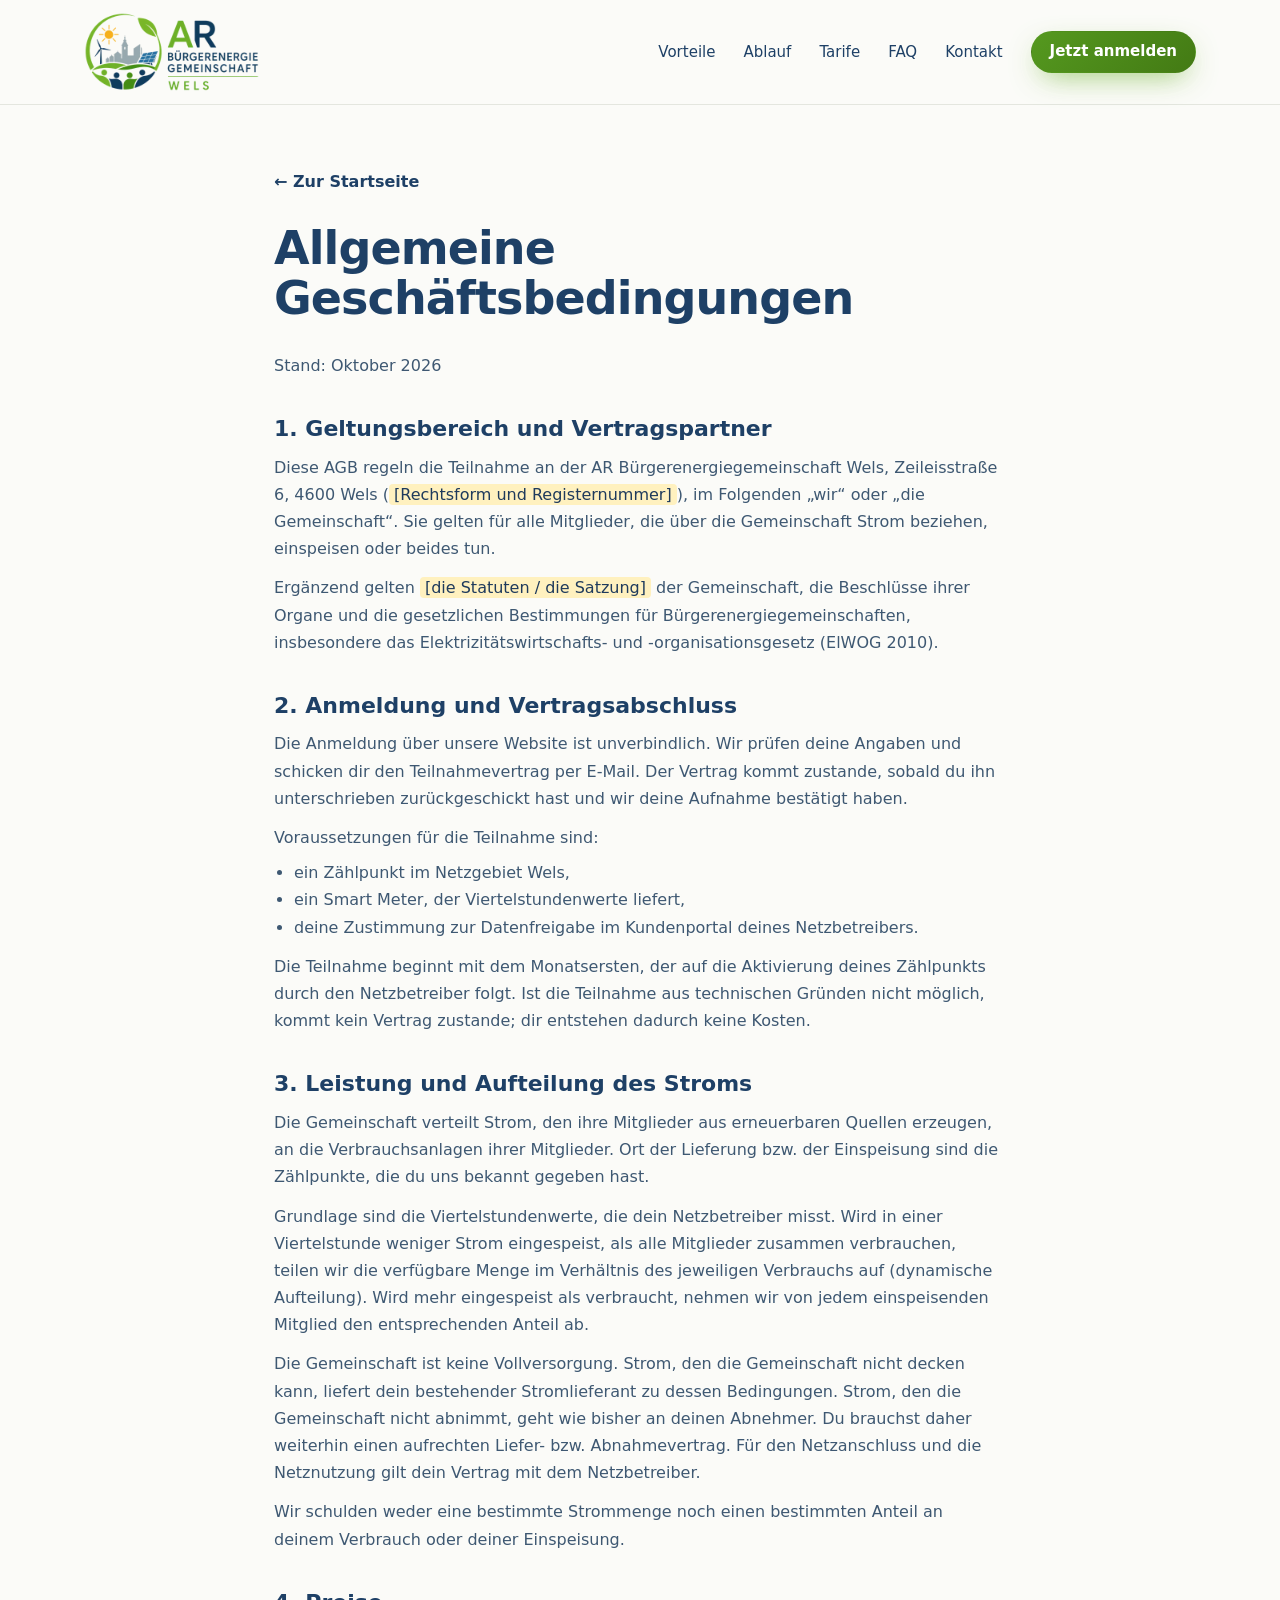
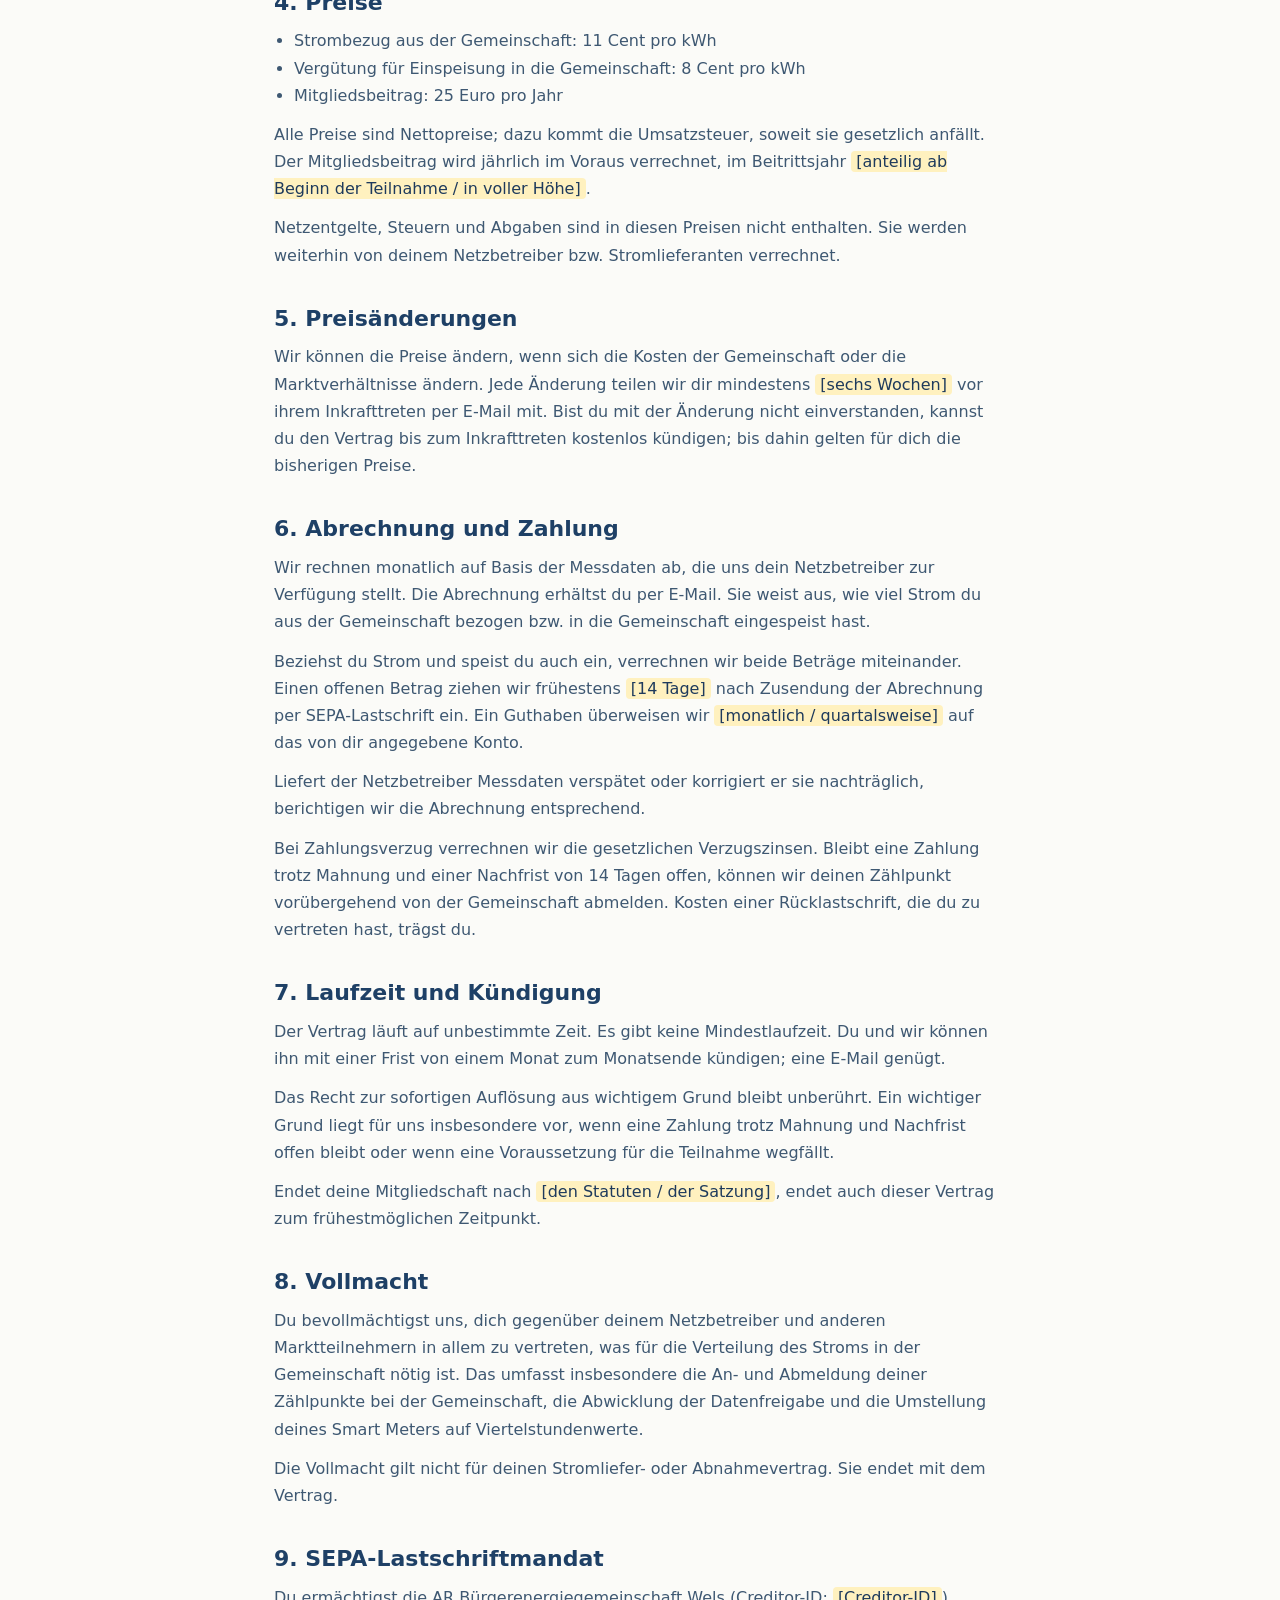
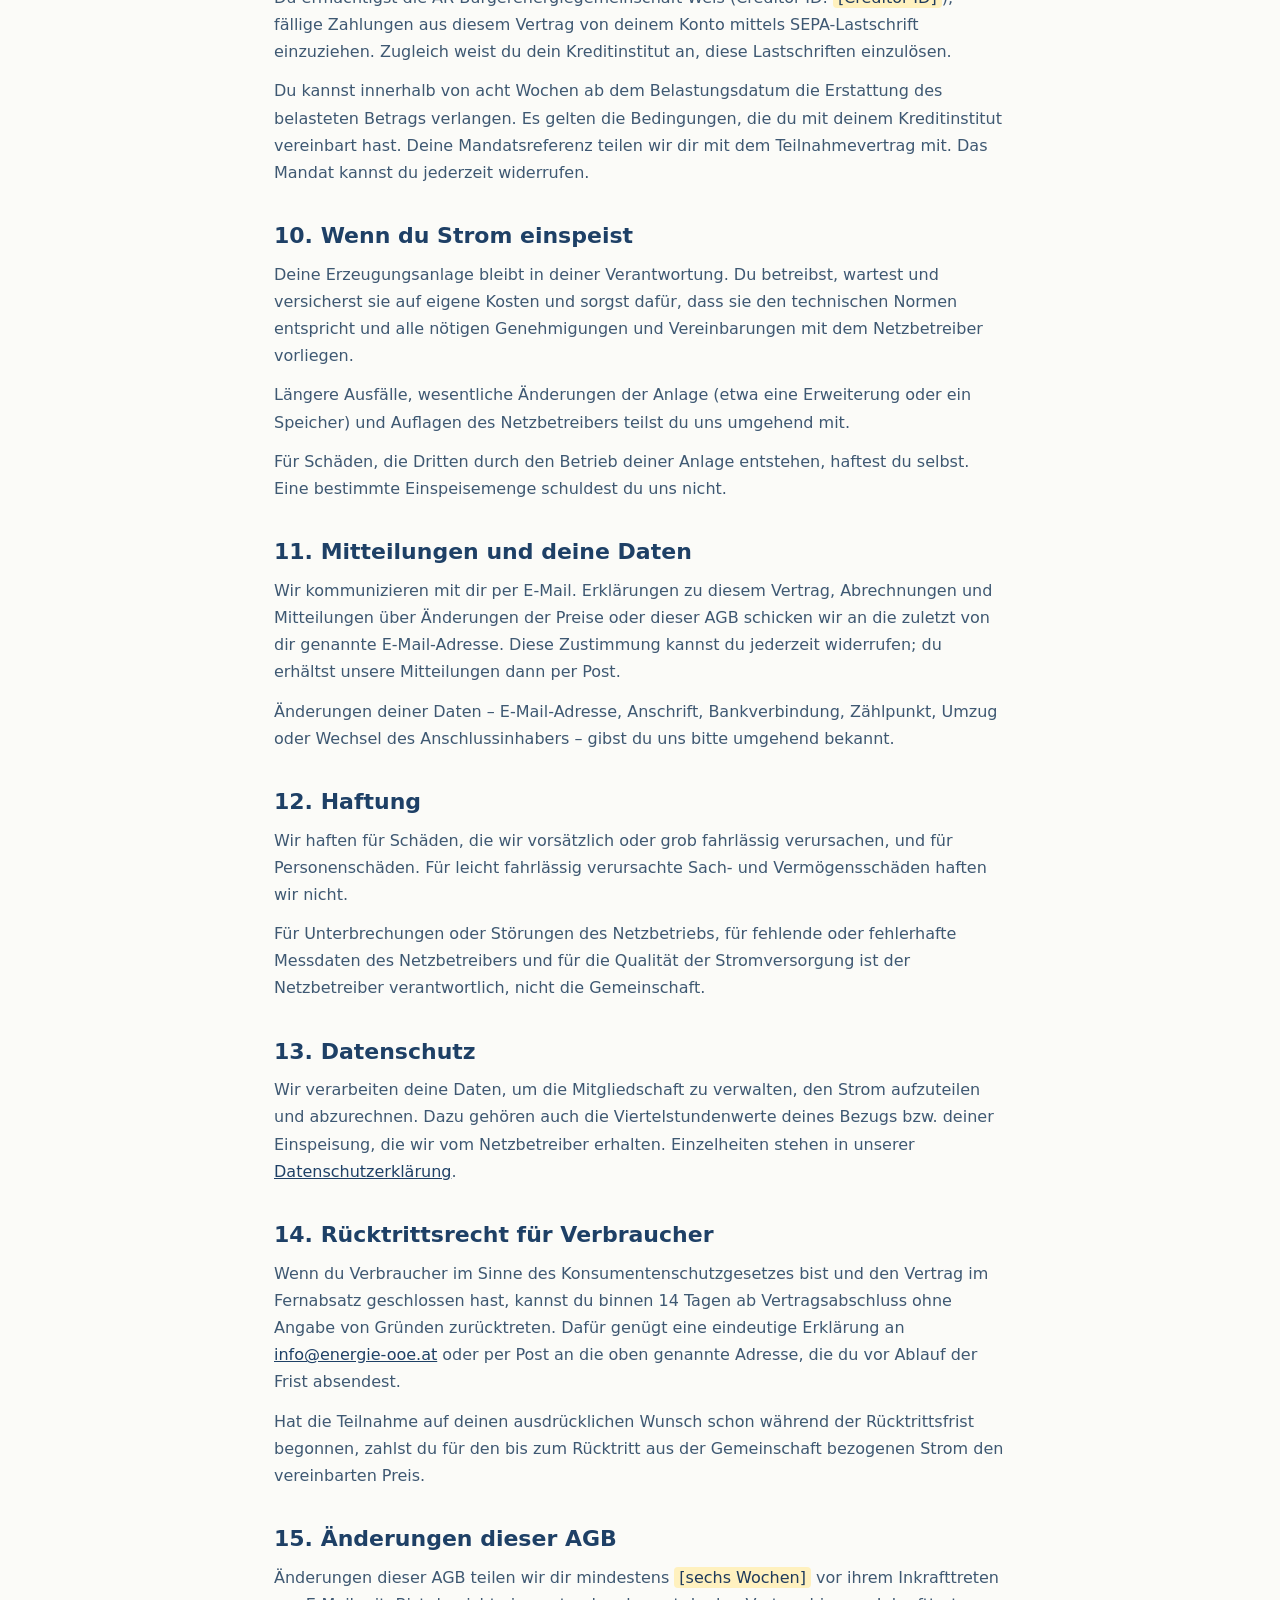
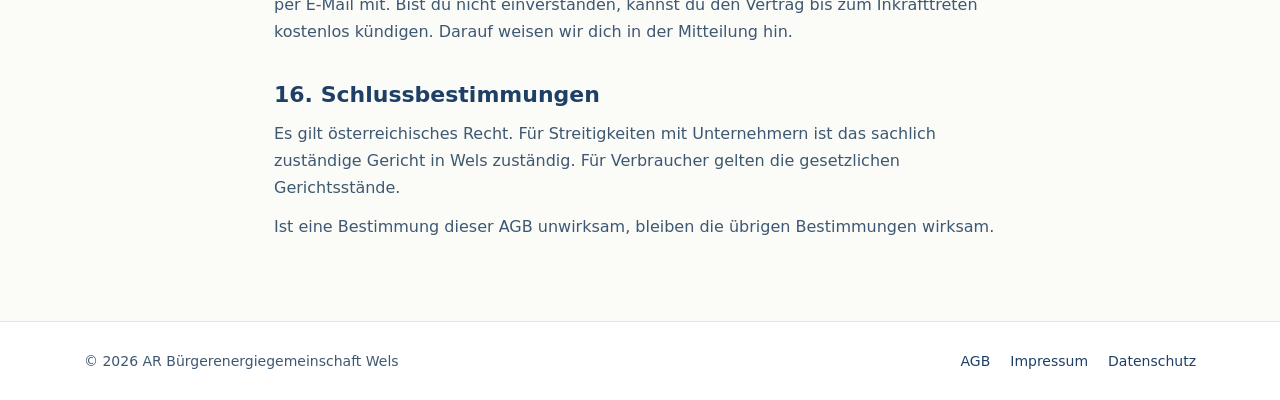
==== agb.html @ 4ec5abb2 "Beitrittsformular mit E-Mail-Versand und AGB Das Formular im Abschnitt Anmeldung ersetzt den Platzha" ====
<!DOCTYPE html>
<html lang="de-AT">
<head>
<meta charset="utf-8">
<meta name="viewport" content="width=device-width, initial-scale=1">
<title>AGB – AR Bürgerenergiegemeinschaft Wels</title>
<meta name="description" content="Allgemeine Geschäftsbedingungen der AR Bürgerenergiegemeinschaft Wels für die Teilnahme, den Strombezug und die Einspeisung.">
<meta name="robots" content="noindex, follow">
<link rel="canonical" href="https://www.energie-ooe.at/agb.html">
<meta name="theme-color" content="#1E4066">
<link rel="icon" type="image/png" href="assets/img/favicon.png">
<link rel="apple-touch-icon" href="assets/img/apple-touch-icon.png">
<link rel="stylesheet" href="assets/css/style.css">
<script>document.documentElement.className += ' js';</script>
<script src="assets/js/main.js" defer></script>
</head>
<body>
<a class="skip-link" href="#inhalt">Zum Inhalt springen</a>

<header class="site-header">
  <nav class="site-nav" aria-label="Hauptnavigation">
    <a class="brand" href="./" aria-label="AR Bürgerenergiegemeinschaft Wels – zur Startseite">
      <img src="assets/img/logo.webp" alt="AR Bürgerenergiegemeinschaft Wels" width="440" height="200" decoding="async">
    </a>
    <button class="nav-toggle" type="button" aria-controls="nav-links" aria-expanded="false" aria-label="Menü öffnen">
      <svg class="icon-open" width="22" height="22" viewBox="0 0 24 24" fill="none" stroke="currentColor" stroke-width="2" stroke-linecap="round" aria-hidden="true"><path d="M4 7h16M4 12h16M4 17h16"/></svg>
      <svg class="icon-close" width="22" height="22" viewBox="0 0 24 24" fill="none" stroke="currentColor" stroke-width="2" stroke-linecap="round" aria-hidden="true"><path d="M6 6l12 12M18 6L6 18"/></svg>
    </button>
    <ul class="nav-links" id="nav-links">
      <li><a href="./#vorteile">Vorteile</a></li>
      <li><a href="./#ablauf">Ablauf</a></li>
      <li><a href="./#tarife">Tarife</a></li>
      <li><a href="./#faq">FAQ</a></li>
      <li><a href="./#kontakt">Kontakt</a></li>
      <li><a class="btn btn-primary btn-sm" href="./#anmelden">Jetzt anmelden</a></li>
    </ul>
  </nav>
</header>

<main id="inhalt" class="wrap legal">
  <a class="back" href="./">← Zur Startseite</a>
  <h1>Allgemeine Geschäftsbedingungen</h1>
  <!-- TODO: Gelb markierte Platzhalter ausfüllen und den Text vor der Verwendung rechtlich prüfen lassen. -->
  <p>Stand: Oktober 2026</p>

  <h2>1. Geltungsbereich und Vertragspartner</h2>
  <p>Diese AGB regeln die Teilnahme an der AR Bürgerenergiegemeinschaft Wels, Zeileisstraße 6, 4600 Wels (<mark>[Rechtsform und Registernummer]</mark>), im Folgenden „wir“ oder „die Gemeinschaft“. Sie gelten für alle Mitglieder, die über die Gemeinschaft Strom beziehen, einspeisen oder beides tun.</p>
  <p>Ergänzend gelten <mark>[die Statuten / die Satzung]</mark> der Gemeinschaft, die Beschlüsse ihrer Organe und die gesetzlichen Bestimmungen für Bürgerenergiegemeinschaften, insbesondere das Elektrizitätswirtschafts- und -organisationsgesetz (ElWOG 2010).</p>

  <h2>2. Anmeldung und Vertragsabschluss</h2>
  <p>Die Anmeldung über unsere Website ist unverbindlich. Wir prüfen deine Angaben und schicken dir den Teilnahmevertrag per E-Mail. Der Vertrag kommt zustande, sobald du ihn unterschrieben zurückgeschickt hast und wir deine Aufnahme bestätigt haben.</p>
  <p>Voraussetzungen für die Teilnahme sind:</p>
  <ul>
    <li>ein Zählpunkt im Netzgebiet Wels,</li>
    <li>ein Smart Meter, der Viertelstundenwerte liefert,</li>
    <li>deine Zustimmung zur Datenfreigabe im Kundenportal deines Netzbetreibers.</li>
  </ul>
  <p>Die Teilnahme beginnt mit dem Monatsersten, der auf die Aktivierung deines Zählpunkts durch den Netzbetreiber folgt. Ist die Teilnahme aus technischen Gründen nicht möglich, kommt kein Vertrag zustande; dir entstehen dadurch keine Kosten.</p>

  <h2>3. Leistung und Aufteilung des Stroms</h2>
  <p>Die Gemeinschaft verteilt Strom, den ihre Mitglieder aus erneuerbaren Quellen erzeugen, an die Verbrauchsanlagen ihrer Mitglieder. Ort der Lieferung bzw. der Einspeisung sind die Zählpunkte, die du uns bekannt gegeben hast.</p>
  <p>Grundlage sind die Viertelstundenwerte, die dein Netzbetreiber misst. Wird in einer Viertelstunde weniger Strom eingespeist, als alle Mitglieder zusammen verbrauchen, teilen wir die verfügbare Menge im Verhältnis des jeweiligen Verbrauchs auf (dynamische Aufteilung). Wird mehr eingespeist als verbraucht, nehmen wir von jedem einspeisenden Mitglied den entsprechenden Anteil ab.</p>
  <p>Die Gemeinschaft ist keine Vollversorgung. Strom, den die Gemeinschaft nicht decken kann, liefert dein bestehender Stromlieferant zu dessen Bedingungen. Strom, den die Gemeinschaft nicht abnimmt, geht wie bisher an deinen Abnehmer. Du brauchst daher weiterhin einen aufrechten Liefer- bzw. Abnahmevertrag. Für den Netzanschluss und die Netznutzung gilt dein Vertrag mit dem Netzbetreiber.</p>
  <p>Wir schulden weder eine bestimmte Strommenge noch einen bestimmten Anteil an deinem Verbrauch oder deiner Einspeisung.</p>

  <h2>4. Preise</h2>
  <ul>
    <li>Strombezug aus der Gemeinschaft: 11 Cent pro kWh</li>
    <li>Vergütung für Einspeisung in die Gemeinschaft: 8 Cent pro kWh</li>
    <li>Mitgliedsbeitrag: 25 Euro pro Jahr</li>
  </ul>
  <p>Alle Preise sind Nettopreise; dazu kommt die Umsatzsteuer, soweit sie gesetzlich anfällt. Der Mitgliedsbeitrag wird jährlich im Voraus verrechnet, im Beitrittsjahr <mark>[anteilig ab Beginn der Teilnahme / in voller Höhe]</mark>.</p>
  <p>Netzentgelte, Steuern und Abgaben sind in diesen Preisen nicht enthalten. Sie werden weiterhin von deinem Netzbetreiber bzw. Stromlieferanten verrechnet.</p>

  <h2>5. Preisänderungen</h2>
  <p>Wir können die Preise ändern, wenn sich die Kosten der Gemeinschaft oder die Marktverhältnisse ändern. Jede Änderung teilen wir dir mindestens <mark>[sechs Wochen]</mark> vor ihrem Inkrafttreten per E-Mail mit. Bist du mit der Änderung nicht einverstanden, kannst du den Vertrag bis zum Inkrafttreten kostenlos kündigen; bis dahin gelten für dich die bisherigen Preise.</p>

  <h2>6. Abrechnung und Zahlung</h2>
  <p>Wir rechnen monatlich auf Basis der Messdaten ab, die uns dein Netzbetreiber zur Verfügung stellt. Die Abrechnung erhältst du per E-Mail. Sie weist aus, wie viel Strom du aus der Gemeinschaft bezogen bzw. in die Gemeinschaft eingespeist hast.</p>
  <p>Beziehst du Strom und speist du auch ein, verrechnen wir beide Beträge miteinander. Einen offenen Betrag ziehen wir frühestens <mark>[14 Tage]</mark> nach Zusendung der Abrechnung per SEPA-Lastschrift ein. Ein Guthaben überweisen wir <mark>[monatlich / quartalsweise]</mark> auf das von dir angegebene Konto.</p>
  <p>Liefert der Netzbetreiber Messdaten verspätet oder korrigiert er sie nachträglich, berichtigen wir die Abrechnung entsprechend.</p>
  <p>Bei Zahlungsverzug verrechnen wir die gesetzlichen Verzugszinsen. Bleibt eine Zahlung trotz Mahnung und einer Nachfrist von 14 Tagen offen, können wir deinen Zählpunkt vorübergehend von der Gemeinschaft abmelden. Kosten einer Rücklastschrift, die du zu vertreten hast, trägst du.</p>

  <h2>7. Laufzeit und Kündigung</h2>
  <p>Der Vertrag läuft auf unbestimmte Zeit. Es gibt keine Mindestlaufzeit. Du und wir können ihn mit einer Frist von einem Monat zum Monatsende kündigen; eine E-Mail genügt.</p>
  <p>Das Recht zur sofortigen Auflösung aus wichtigem Grund bleibt unberührt. Ein wichtiger Grund liegt für uns insbesondere vor, wenn eine Zahlung trotz Mahnung und Nachfrist offen bleibt oder wenn eine Voraussetzung für die Teilnahme wegfällt.</p>
  <p>Endet deine Mitgliedschaft nach <mark>[den Statuten / der Satzung]</mark>, endet auch dieser Vertrag zum frühestmöglichen Zeitpunkt.</p>

  <h2>8. Vollmacht</h2>
  <p>Du bevollmächtigst uns, dich gegenüber deinem Netzbetreiber und anderen Marktteilnehmern in allem zu vertreten, was für die Verteilung des Stroms in der Gemeinschaft nötig ist. Das umfasst insbesondere die An- und Abmeldung deiner Zählpunkte bei der Gemeinschaft, die Abwicklung der Datenfreigabe und die Umstellung deines Smart Meters auf Viertelstundenwerte.</p>
  <p>Die Vollmacht gilt nicht für deinen Stromliefer- oder Abnahmevertrag. Sie endet mit dem Vertrag.</p>

  <h2 id="sepa">9. SEPA-Lastschriftmandat</h2>
  <p>Du ermächtigst die AR Bürgerenergiegemeinschaft Wels (Creditor-ID: <mark>[Creditor-ID]</mark>), fällige Zahlungen aus diesem Vertrag von deinem Konto mittels SEPA-Lastschrift einzuziehen. Zugleich weist du dein Kreditinstitut an, diese Lastschriften einzulösen.</p>
  <p>Du kannst innerhalb von acht Wochen ab dem Belastungsdatum die Erstattung des belasteten Betrags verlangen. Es gelten die Bedingungen, die du mit deinem Kreditinstitut vereinbart hast. Deine Mandatsreferenz teilen wir dir mit dem Teilnahmevertrag mit. Das Mandat kannst du jederzeit widerrufen.</p>

  <h2>10. Wenn du Strom einspeist</h2>
  <p>Deine Erzeugungsanlage bleibt in deiner Verantwortung. Du betreibst, wartest und versicherst sie auf eigene Kosten und sorgst dafür, dass sie den technischen Normen entspricht und alle nötigen Genehmigungen und Vereinbarungen mit dem Netzbetreiber vorliegen.</p>
  <p>Längere Ausfälle, wesentliche Änderungen der Anlage (etwa eine Erweiterung oder ein Speicher) und Auflagen des Netzbetreibers teilst du uns umgehend mit.</p>
  <p>Für Schäden, die Dritten durch den Betrieb deiner Anlage entstehen, haftest du selbst. Eine bestimmte Einspeisemenge schuldest du uns nicht.</p>

  <h2>11. Mitteilungen und deine Daten</h2>
  <p>Wir kommunizieren mit dir per E-Mail. Erklärungen zu diesem Vertrag, Abrechnungen und Mitteilungen über Änderungen der Preise oder dieser AGB schicken wir an die zuletzt von dir genannte E-Mail-Adresse. Diese Zustimmung kannst du jederzeit widerrufen; du erhältst unsere Mitteilungen dann per Post.</p>
  <p>Änderungen deiner Daten – E-Mail-Adresse, Anschrift, Bankverbindung, Zählpunkt, Umzug oder Wechsel des Anschlussinhabers – gibst du uns bitte umgehend bekannt.</p>

  <h2>12. Haftung</h2>
  <p>Wir haften für Schäden, die wir vorsätzlich oder grob fahrlässig verursachen, und für Personenschäden. Für leicht fahrlässig verursachte Sach- und Vermögensschäden haften wir nicht.</p>
  <p>Für Unterbrechungen oder Störungen des Netzbetriebs, für fehlende oder fehlerhafte Messdaten des Netzbetreibers und für die Qualität der Stromversorgung ist der Netzbetreiber verantwortlich, nicht die Gemeinschaft.</p>

  <h2>13. Datenschutz</h2>
  <p>Wir verarbeiten deine Daten, um die Mitgliedschaft zu verwalten, den Strom aufzuteilen und abzurechnen. Dazu gehören auch die Viertelstundenwerte deines Bezugs bzw. deiner Einspeisung, die wir vom Netzbetreiber erhalten. Einzelheiten stehen in unserer <a href="datenschutz.html">Datenschutzerklärung</a>.</p>

  <h2>14. Rücktrittsrecht für Verbraucher</h2>
  <p>Wenn du Verbraucher im Sinne des Konsumentenschutzgesetzes bist und den Vertrag im Fernabsatz geschlossen hast, kannst du binnen 14 Tagen ab Vertragsabschluss ohne Angabe von Gründen zurücktreten. Dafür genügt eine eindeutige Erklärung an <a href="mailto:info@energie-ooe.at">info@energie-ooe.at</a> oder per Post an die oben genannte Adresse, die du vor Ablauf der Frist absendest.</p>
  <p>Hat die Teilnahme auf deinen ausdrücklichen Wunsch schon während der Rücktrittsfrist begonnen, zahlst du für den bis zum Rücktritt aus der Gemeinschaft bezogenen Strom den vereinbarten Preis.</p>

  <h2>15. Änderungen dieser AGB</h2>
  <p>Änderungen dieser AGB teilen wir dir mindestens <mark>[sechs Wochen]</mark> vor ihrem Inkrafttreten per E-Mail mit. Bist du nicht einverstanden, kannst du den Vertrag bis zum Inkrafttreten kostenlos kündigen. Darauf weisen wir dich in der Mitteilung hin.</p>

  <h2>16. Schlussbestimmungen</h2>
  <p>Es gilt österreichisches Recht. Für Streitigkeiten mit Unternehmern ist das sachlich zuständige Gericht in Wels zuständig. Für Verbraucher gelten die gesetzlichen Gerichtsstände.</p>
  <p>Ist eine Bestimmung dieser AGB unwirksam, bleiben die übrigen Bestimmungen wirksam.</p>
</main>

<footer class="site-footer">
  <div class="wrap footer-inner">
    <span>© 2026 AR Bürgerenergiegemeinschaft Wels</span>
    <ul class="footer-links">
      <li><a href="agb.html" aria-current="page">AGB</a></li>
      <li><a href="impressum.html">Impressum</a></li>
      <li><a href="datenschutz.html">Datenschutz</a></li>
    </ul>
  </div>
</footer>
</body>
</html>
---- assets/css/style.css ----
/* AR Bürgerenergiegemeinschaft Wels – Stylesheet
   Keine externen Abhängigkeiten. Schriften: System-Stack (Sora / Work Sans
   werden verwendet, falls lokal installiert oder später per @font-face
   selbst gehostet). */

:root {
  --navy: #1E4066;
  --navy-2: #2A5A8C;
  --navy-deep: #17334F;
  --ink: #1E3A5C;
  --text: #3E5872;
  --green: #6AAE2A;
  --green-mid: #5C9E22;
  --green-dark: #437A14;
  --green-light: #9FD36A;
  --blue: #3B8BC7;
  --sun: #F5B400;
  --bg: #fbfbf8;
  --surface: #fff;
  --line: #e4e6df;
  --font-head: Sora, "Avenir Next", "Segoe UI", system-ui, -apple-system, Roboto, "Helvetica Neue", Arial, sans-serif;
  --font-body: "Work Sans", system-ui, -apple-system, "Segoe UI", Roboto, "Helvetica Neue", Arial, sans-serif;
  --ease: cubic-bezier(.2, .7, .2, 1);
  --wrap: 1160px;
  --header-h: 105px;
}

*, *::before, *::after { box-sizing: border-box; }

html {
  scroll-behavior: smooth;
  -webkit-text-size-adjust: 100%;
  text-size-adjust: 100%;
}

body {
  margin: 0;
  background: var(--bg);
  color: var(--ink);
  font-family: var(--font-body);
  font-size: 16px;
  line-height: 1.6;
  -webkit-font-smoothing: antialiased;
}

img { max-width: 100%; height: auto; }

a { color: var(--navy); }
a:hover { color: var(--green-dark); }

:focus-visible {
  outline: 3px solid var(--blue);
  outline-offset: 3px;
  border-radius: 4px;
}

h1, h2, h3, p { margin: 0; }

.wrap {
  max-width: var(--wrap);
  margin: 0 auto;
  padding-left: 24px;
  padding-right: 24px;
}

.visually-hidden {
  position: absolute;
  width: 1px;
  height: 1px;
  margin: -1px;
  padding: 0;
  overflow: hidden;
  clip: rect(0 0 0 0);
  white-space: nowrap;
  border: 0;
}

.skip-link {
  position: absolute;
  left: 16px;
  top: -60px;
  z-index: 100;
  background: var(--navy);
  color: #fff;
  padding: 10px 16px;
  border-radius: 8px;
  font-weight: 600;
  text-decoration: none;
  transition: top .2s;
}
.skip-link:focus { top: 12px; color: #fff; }

/* ---------- Buttons ---------- */

.btn {
  display: inline-block;
  text-decoration: none;
  font-weight: 600;
  font-size: 16px;
  line-height: 1.3;
  padding: 14px 28px;
  border-radius: 999px;
  border: 1.5px solid transparent;
  cursor: pointer;
  font-family: inherit;
  transition: transform .25s, box-shadow .25s, background .25s, color .25s;
}
.btn:hover { transform: translateY(-2px); }

.btn-primary {
  background: linear-gradient(135deg, #55991F, var(--green-dark));
  color: #fff;
  box-shadow: 0 10px 30px -10px rgba(106, 174, 42, .8);
}
.btn-primary:hover { color: #fff; box-shadow: 0 16px 36px -10px rgba(106, 174, 42, .9); }

.btn-outline {
  border-color: var(--navy);
  color: var(--navy);
  padding: 14px 26px;
}
.btn-outline:hover { background: var(--navy); color: #fff; }

.btn-sm { padding: 10px 18px; font-size: 15px; }
.btn-md { padding: 12px 22px; font-size: 15px; }

/* ---------- Header ---------- */

.site-header {
  position: sticky;
  top: 0;
  z-index: 10;
  background: rgba(251, 251, 248, .92);
  -webkit-backdrop-filter: blur(10px);
  backdrop-filter: blur(10px);
  border-bottom: 1px solid var(--line);
}

.site-nav {
  max-width: var(--wrap);
  margin: 0 auto;
  padding: 12px 24px;
  display: flex;
  align-items: center;
  justify-content: space-between;
  gap: 24px;
}

.brand { display: flex; align-items: center; text-decoration: none; flex: none; }
.brand img { height: 80px; width: auto; display: block; }

.nav-links {
  display: flex;
  gap: 28px;
  align-items: center;
  flex-wrap: wrap;
  justify-content: flex-end;
  font-size: 15px;
  font-weight: 500;
  margin: 0;
  padding: 0;
  list-style: none;
}
.nav-links a { text-decoration: none; transition: color .2s; }
.nav-links a[aria-current="true"]:not(.btn) { color: var(--green-dark); }

.nav-toggle {
  display: none;
  width: 44px;
  height: 44px;
  padding: 0;
  border: 1px solid var(--line);
  border-radius: 12px;
  background: var(--surface);
  color: var(--navy);
  cursor: pointer;
  align-items: center;
  justify-content: center;
}
.nav-toggle svg { display: block; }
.nav-toggle .icon-close { display: none; }
.nav-toggle[aria-expanded="true"] .icon-open { display: none; }
.nav-toggle[aria-expanded="true"] .icon-close { display: block; }

/* ---------- Sections ---------- */

.section { scroll-margin-top: calc(var(--header-h) + 5px); }
.section-alt {
  background: var(--surface);
  border-top: 1px solid var(--line);
  border-bottom: 1px solid var(--line);
}
.section-inner { padding-top: 80px; padding-bottom: 80px; }

.split {
  display: grid;
  grid-template-columns: repeat(auto-fit, minmax(min(300px, 100%), 1fr));
  gap: 48px;
  align-items: start;
}

.stack { display: flex; flex-direction: column; gap: 16px; }
.stack-sm { gap: 12px; }
.stack-lg { gap: 40px; }

.eyebrow {
  display: block;
  font-family: var(--font-body);
  font-size: 13px;
  font-weight: 600;
  letter-spacing: .08em;
  line-height: 1.4;
  text-transform: uppercase;
  color: var(--green-dark);
}

.h2 {
  font-family: var(--font-head);
  font-size: clamp(28px, 3.4vw, 40px);
  line-height: 1.15;
  font-weight: 600;
  letter-spacing: -.015em;
  color: var(--navy);
  text-wrap: pretty;
}

.lead {
  font-size: 17px;
  line-height: 1.6;
  color: var(--text);
  max-width: 440px;
  text-wrap: pretty;
}

.section-head { max-width: 620px; }

/* ---------- Hero ---------- */

.hero {
  position: relative;
  overflow: hidden;
  background: radial-gradient(ellipse at 20% 0%, #fff 0%, var(--bg) 60%);
}

.hero-deco { position: absolute; pointer-events: none; }
.hero-grid-bg {
  inset: 0;
  background-image:
    linear-gradient(rgba(30, 64, 102, .05) 1px, transparent 1px),
    linear-gradient(90deg, rgba(30, 64, 102, .05) 1px, transparent 1px);
  background-size: 48px 48px;
  -webkit-mask-image: radial-gradient(ellipse at 50% 30%, #000 30%, transparent 75%);
  mask-image: radial-gradient(ellipse at 50% 30%, #000 30%, transparent 75%);
}
.blob { border-radius: 50%; filter: blur(30px); }
.blob-green {
  top: -120px; left: -80px; width: 520px; height: 520px;
  background: radial-gradient(circle, rgba(106, 174, 42, .35), rgba(106, 174, 42, 0) 65%);
  animation: blobA 14s ease-in-out infinite;
}
.blob-blue {
  bottom: -160px; right: -60px; width: 600px; height: 600px;
  background: radial-gradient(circle, rgba(59, 139, 199, .3), rgba(59, 139, 199, 0) 65%);
  animation: blobB 18s ease-in-out infinite;
}
.sun {
  top: 80px; right: 14%; width: 72px; height: 72px;
  border-radius: 50%;
  background: var(--sun);
  animation: sunPulse 4s ease-in-out infinite;
}
.sun-ring {
  top: 44px; right: calc(14% - 36px); width: 144px; height: 144px;
  border-radius: 50%;
  border: 1.5px dashed rgba(245, 180, 0, .6);
  animation: spinSlow 40s linear infinite;
}

.hero-inner {
  position: relative;
  padding-top: 96px;
  padding-bottom: 80px;
  display: grid;
  grid-template-columns: repeat(auto-fit, minmax(min(300px, 100%), 1fr));
  gap: 48px;
  align-items: center;
}

.hero-copy { display: flex; flex-direction: column; gap: 24px; }

.hero h1 { display: flex; flex-direction: column; gap: 24px; }
.hero .eyebrow { display: inline-flex; align-items: center; gap: 8px; }
.hero .eyebrow::before {
  content: "";
  width: 8px; height: 8px;
  border-radius: 50%;
  background: var(--sun);
}
.hero-title {
  font-family: var(--font-head);
  font-size: clamp(40px, 5.6vw, 66px);
  line-height: 1.05;
  font-weight: 700;
  letter-spacing: -.025em;
  color: var(--navy);
  text-wrap: pretty;
}
.shimmer {
  color: var(--green-mid);
  background: linear-gradient(90deg, var(--green), var(--blue), var(--green));
  background-size: 200% 100%;
  -webkit-background-clip: text;
  background-clip: text;
  -webkit-text-fill-color: transparent;
  animation: shimmer 6s linear infinite;
}
.hero-text {
  font-size: 19px;
  line-height: 1.55;
  color: var(--text);
  max-width: 520px;
  text-wrap: pretty;
}
.hero-actions { display: flex; gap: 12px; flex-wrap: wrap; }

.price-cards {
  display: grid;
  grid-template-columns: 1fr 1fr;
  gap: 14px;
  margin: 0;
  padding: 0;
  list-style: none;
}
.price-card {
  position: relative;
  overflow: hidden;
  border-radius: 24px;
  padding: 24px;
  display: flex;
  flex-direction: column;
  gap: 6px;
  color: #fff;
}
.price-card .label { font-size: 13px; font-weight: 500; opacity: .9; }
.price-card .value {
  font-family: var(--font-head);
  font-size: 34px;
  font-weight: 700;
  line-height: 1;
}
.price-card .unit { font-size: 16px; font-weight: 600; }
.price-card .note { font-size: 14px; opacity: .8; }

.price-card--main {
  grid-column: 1 / -1;
  padding: 28px;
  background: linear-gradient(135deg, var(--navy), var(--navy-2));
  box-shadow: 0 20px 50px -20px rgba(30, 64, 102, .5);
}
.price-card--main .value { font-size: 44px; }
.price-card--main .unit { font-size: 20px; }
.price-card--main::after {
  content: "";
  position: absolute;
  right: -30px; top: -30px;
  width: 160px; height: 160px;
  border-radius: 50%;
  background: radial-gradient(circle, rgba(255, 255, 255, .18), transparent 70%);
}
.price-card--green {
  background: linear-gradient(135deg, var(--green-dark), var(--green-mid));
  box-shadow: 0 20px 40px -20px rgba(106, 174, 42, .6);
}
.price-card--sun {
  background: linear-gradient(135deg, var(--sun), #FFCB3D);
  color: var(--navy);
  box-shadow: 0 20px 40px -20px rgba(245, 180, 0, .7);
}

.lift { transition: transform .35s var(--ease), box-shadow .35s; }
.lift:hover { transform: translateY(-6px); box-shadow: 0 24px 50px -20px rgba(30, 64, 102, .35); }

/* ---------- Vorteile ---------- */

.cards {
  display: grid;
  grid-template-columns: 1fr;
  gap: 20px;
  margin: 0;
  padding: 0;
  list-style: none;
}
@media (min-width: 560px) { .cards { grid-template-columns: repeat(2, 1fr); } }
@media (min-width: 1060px) { .cards { grid-template-columns: repeat(4, 1fr); } }
.card {
  display: flex;
  flex-direction: column;
  gap: 12px;
  padding: 28px;
  border-radius: 22px;
  background: var(--bg);
  border: 1px solid var(--line);
}
.card h3 {
  font-family: var(--font-head);
  font-size: 19px;
  line-height: 1.3;
  font-weight: 600;
  color: var(--navy);
}
.card p { font-size: 15px; line-height: 1.6; color: var(--text); }

.icon {
  width: 44px; height: 44px;
  border-radius: 14px;
  display: flex;
  align-items: center;
  justify-content: center;
  color: #fff;
}
.icon svg { width: 24px; height: 24px; }
.icon--sun { background: linear-gradient(135deg, var(--sun), #FFCB3D); box-shadow: 0 8px 20px -6px rgba(245, 180, 0, .7); color: var(--navy); }
.icon--green { background: linear-gradient(135deg, var(--green), #7FC23D); box-shadow: 0 8px 20px -6px rgba(106, 174, 42, .7); }
.icon--blue { background: linear-gradient(135deg, var(--blue), #5FA8DD); box-shadow: 0 8px 20px -6px rgba(59, 139, 199, .7); }
.icon--navy { background: linear-gradient(135deg, var(--navy), var(--navy-2)); box-shadow: 0 8px 20px -6px rgba(30, 64, 102, .6); }

/* ---------- Ablauf ---------- */

.steps { list-style: none; margin: 0; padding: 0; display: flex; flex-direction: column; }
.step {
  display: grid;
  grid-template-columns: 56px 1fr;
  gap: 20px;
  padding-bottom: 36px;
}
.step:last-child { padding-bottom: 0; }
.step-rail { display: flex; flex-direction: column; align-items: center; gap: 8px; }
.step-num {
  width: 56px; height: 56px;
  flex: none;
  border-radius: 50%;
  background: linear-gradient(135deg, var(--navy), var(--navy-2));
  color: #fff;
  display: flex;
  align-items: center;
  justify-content: center;
  font-family: var(--font-head);
  font-weight: 600;
  font-size: 18px;
  box-shadow: 0 10px 24px -8px rgba(30, 64, 102, .6);
}
.step-line {
  flex: 1;
  width: 2px;
  display: block;
  opacity: .8;
  background: repeating-linear-gradient(to bottom, var(--green) 0 8px, transparent 8px 16px);
  background-size: 2px 16px;
  animation: flowDash 1.2s linear infinite;
}
.step:last-child .step-num {
  background: linear-gradient(135deg, var(--green-dark), var(--green-mid));
  box-shadow: 0 0 0 8px rgba(106, 174, 42, .18), 0 10px 24px -8px rgba(106, 174, 42, .7);
  animation: floatY 3s ease-in-out infinite;
}
.step-body { display: flex; flex-direction: column; gap: 6px; padding-top: 12px; }
.step-body h3 {
  font-family: var(--font-head);
  font-size: 21px;
  line-height: 1.3;
  font-weight: 600;
  color: var(--navy);
}
.step-body p { font-size: 15.5px; line-height: 1.6; color: var(--text); }

@media (min-width: 700px) {
  .sticky-col { position: sticky; top: calc(var(--header-h) + 5px); }
}

/* ---------- Tarife ---------- */

.tarife {
  position: relative;
  overflow: hidden;
  background: linear-gradient(160deg, var(--navy-deep) 0%, var(--navy) 55%, #234C7A 100%);
  color: #fff;
}
.tarife .section-inner { position: relative; }
.tarife .eyebrow { color: var(--green-light); }
.tarife .h2 { color: #fff; }
.tarife .blob { filter: blur(40px); }
.tarife .blob-a {
  top: -200px; right: -100px; width: 600px; height: 600px;
  background: radial-gradient(circle, rgba(106, 174, 42, .35), transparent 65%);
  animation: blobB 16s ease-in-out infinite;
}
.tarife .blob-b {
  bottom: -250px; left: -100px; width: 500px; height: 500px;
  background: radial-gradient(circle, rgba(245, 180, 0, .22), transparent 65%);
  animation: blobA 20s ease-in-out infinite;
}

.table-wrap {
  overflow-x: auto;
  border-radius: 22px;
  border: 1px solid rgba(255, 255, 255, .18);
  background: rgba(255, 255, 255, .04);
  -webkit-backdrop-filter: blur(12px);
  backdrop-filter: blur(12px);
  box-shadow: 0 30px 80px -30px rgba(0, 0, 0, .5);
}
.tarif-table { width: 100%; min-width: 540px; border-collapse: collapse; font-size: 16px; }
.tarif-table thead tr { background: rgba(255, 255, 255, .06); }
.tarif-table thead th {
  text-align: left;
  padding: 18px 24px;
  font-weight: 600;
  font-size: 13px;
  letter-spacing: .06em;
  text-transform: uppercase;
  color: var(--green-light);
}
.tarif-table tbody tr { border-top: 1px solid rgba(255, 255, 255, .12); transition: background .25s; }
.tarif-table tbody tr:hover { background: rgba(255, 255, 255, .07); }
.tarif-table tbody th,
.tarif-table tbody td { padding: 22px 24px; text-align: left; }
.tarif-table tbody th { font-weight: 600; }
.tarif-table tbody td { color: rgba(255, 255, 255, .78); }
.tarif-table .price,
.tarif-table thead th.price { text-align: right; }
.tarif-table tbody td.price {
  font-family: var(--font-head);
  font-size: 22px;
  font-weight: 600;
  white-space: nowrap;
  color: #fff;
}
.tarif-table .per { font-size: 14px; font-weight: 500; color: rgba(255, 255, 255, .75); }
.tarife .footnote { font-size: 14px; line-height: 1.6; color: rgba(255, 255, 255, .72); max-width: 720px; }

/* ---------- Anmeldung ---------- */

.checklist {
  margin: 8px 0 0;
  padding: 0;
  list-style: none;
  display: flex;
  flex-direction: column;
  gap: 10px;
  font-size: 15px;
  color: var(--text);
}
.checklist li { display: flex; gap: 10px; align-items: baseline; }
.checklist li::before {
  content: "";
  width: 8px; height: 8px;
  flex: none;
  border-radius: 50%;
  background: var(--green);
  transform: translateY(-1px);
}

.form-card {
  background: var(--surface);
  border: 1px solid var(--line);
  border-radius: 24px;
  overflow: hidden;
  box-shadow: 0 30px 70px -30px rgba(30, 64, 102, .35);
}
.join-form {
  display: flex;
  flex-direction: column;
  gap: 30px;
  padding: 32px;
}
.join-form [hidden] { display: none; }
.join-form fieldset {
  min-width: 0;
  margin: 0;
  padding: 0;
  border: 0;
  display: flex;
  flex-direction: column;
  gap: 14px;
}
.join-form legend {
  padding: 0;
  margin-bottom: 14px;
  font-family: var(--font-head);
  font-size: 17px;
  line-height: 1.3;
  font-weight: 600;
  color: var(--navy);
}

.field-grid {
  display: grid;
  grid-template-columns: repeat(auto-fit, minmax(min(190px, 100%), 1fr));
  gap: 14px 16px;
}
.field { display: flex; flex-direction: column; gap: 6px; min-width: 0; }
.field--full { grid-column: 1 / -1; }
.field label { font-size: 14px; font-weight: 600; line-height: 1.4; color: var(--ink); }
.field .optional { font-weight: 400; color: var(--text); }
.field input {
  width: 100%;
  padding: 11px 13px;
  border: 1.5px solid #7f8c99;
  border-radius: 10px;
  background: var(--surface);
  color: var(--ink);
  font: inherit;
  font-size: 16px;
  line-height: 1.4;
  transition: border-color .2s, box-shadow .2s;
}
.field input:hover { border-color: var(--navy); }
.field input:focus-visible {
  outline: 0;
  border-color: var(--navy);
  box-shadow: 0 0 0 3px rgba(59, 139, 199, .35);
}
.hint { font-size: 13px; line-height: 1.5; color: var(--text); }

.choice-group { display: flex; flex-wrap: wrap; gap: 8px; }
.choice { position: relative; cursor: pointer; }
.choice input { position: absolute; opacity: 0; width: 1px; height: 1px; }
.choice span {
  display: block;
  padding: 10px 18px;
  border: 1.5px solid var(--navy);
  border-radius: 999px;
  font-size: 15px;
  font-weight: 600;
  line-height: 1.3;
  color: var(--navy);
  transition: background .2s, color .2s;
}
.choice input:checked + span { background: var(--navy); color: #fff; }
.choice input:focus-visible + span { outline: 3px solid var(--blue); outline-offset: 3px; }

.form-consent { display: flex; flex-direction: column; gap: 12px; }
.check {
  display: flex;
  gap: 10px;
  align-items: flex-start;
  font-size: 14px;
  line-height: 1.55;
  color: var(--text);
  cursor: pointer;
}
.check input {
  flex: none;
  width: 18px;
  height: 18px;
  margin: 2px 0 0;
  accent-color: var(--green-dark);
}

/* Spamschutz: Feld ist für Menschen unsichtbar und bleibt leer */
.form-trap { position: absolute; left: -9999px; width: 1px; height: 1px; overflow: hidden; }

.form-submit { display: flex; flex-direction: column; align-items: flex-start; gap: 12px; }
.form-submit .btn[disabled] { opacity: .6; cursor: progress; transform: none; }

.form-alert {
  padding: 14px 16px;
  border: 1px solid #e2a9a9;
  border-radius: 12px;
  background: #fdf0f0;
  color: #8a1c1c;
  font-size: 14.5px;
  line-height: 1.55;
}
.form-alert ul { margin: 6px 0 0; padding-left: 18px; }

@media (min-width: 940px) {
  .split--form { grid-template-columns: minmax(0, 5fr) minmax(0, 7fr); }
}

/* ---------- FAQ ---------- */

.faq-inner { max-width: 860px; }
.faq-list { display: flex; flex-direction: column; border-top: 1px solid var(--line); }
.faq-list details { border-bottom: 1px solid var(--line); }
.faq-list summary {
  cursor: pointer;
  list-style: none;
  display: flex;
  justify-content: space-between;
  align-items: center;
  gap: 16px;
  padding: 20px 0;
  transition: color .2s;
  color: var(--navy);
}
.faq-list summary::-webkit-details-marker { display: none; }
.faq-list summary:hover { color: var(--green-dark); }
.faq-list summary h3 {
  font-family: var(--font-head);
  font-size: 17px;
  line-height: 1.4;
  font-weight: 600;
  color: inherit;
}
.faq-list summary::after {
  content: "+";
  flex: none;
  font-size: 24px;
  font-weight: 400;
  line-height: 1;
  color: var(--green-mid);
  transition: transform .2s;
}
.faq-list details[open] summary::after { transform: rotate(45deg); }
.faq-list details p {
  margin: 0 0 20px;
  font-size: 15.5px;
  line-height: 1.65;
  color: var(--text);
  max-width: 680px;
}

/* ---------- Kontakt ---------- */

.contact-grid {
  display: grid;
  grid-template-columns: repeat(auto-fit, minmax(min(280px, 100%), 1fr));
  gap: 40px;
  align-items: start;
}
.contact-card {
  font-style: normal;
  display: flex;
  flex-direction: column;
  gap: 6px;
  font-size: 17px;
  line-height: 1.6;
  color: var(--navy);
  padding: 28px;
  border-radius: 18px;
  background: var(--surface);
  border: 1px solid var(--line);
}
.contact-card strong { font-family: var(--font-head); font-weight: 600; }
.contact-card .contact-links { margin-top: 10px; display: flex; flex-direction: column; gap: 2px; }

/* ---------- Footer ---------- */

.site-footer { border-top: 1px solid var(--line); background: var(--surface); }
.footer-inner {
  padding-top: 28px;
  padding-bottom: 28px;
  display: flex;
  justify-content: space-between;
  align-items: center;
  gap: 16px;
  flex-wrap: wrap;
  font-size: 14px;
  color: var(--text);
}
.footer-links { display: flex; gap: 20px; margin: 0; padding: 0; list-style: none; }
.footer-links a { text-decoration: none; }

/* ---------- Rechtstexte (Impressum, Datenschutz) ---------- */

.legal { max-width: 780px; padding-top: 64px; padding-bottom: 80px; }
.legal h1 {
  font-family: var(--font-head);
  font-size: clamp(32px, 4.4vw, 46px);
  line-height: 1.1;
  font-weight: 700;
  letter-spacing: -.02em;
  color: var(--navy);
  margin-bottom: 28px;
  overflow-wrap: break-word;
  hyphens: auto;
}
.legal h2 {
  font-family: var(--font-head);
  font-size: 22px;
  line-height: 1.3;
  font-weight: 600;
  color: var(--navy);
  margin: 36px 0 10px;
}
.legal p, .legal li { font-size: 16px; line-height: 1.7; color: var(--text); }
.legal p + p, .legal ul + p { margin-top: 12px; }
.legal ul { margin: 8px 0 0; padding-left: 20px; }
.legal address { font-style: normal; font-size: 16px; line-height: 1.7; color: var(--text); }
.legal mark { background: #FFF1BF; color: var(--ink); padding: 1px 5px; border-radius: 4px; }
.legal .back { display: inline-block; margin-bottom: 28px; font-weight: 600; text-decoration: none; }

/* ---------- Animationen ---------- */

@keyframes blobA { 0%, 100% { transform: translate(0, 0) scale(1); } 50% { transform: translate(40px, -30px) scale(1.12); } }
@keyframes blobB { 0%, 100% { transform: translate(0, 0) scale(1); } 50% { transform: translate(-50px, 30px) scale(.92); } }
@keyframes sunPulse {
  0%, 100% { box-shadow: 0 0 0 0 rgba(245, 180, 0, .45), 0 0 60px 10px rgba(245, 180, 0, .35); }
  50% { box-shadow: 0 0 0 24px rgba(245, 180, 0, 0), 0 0 90px 20px rgba(245, 180, 0, .5); }
}
@keyframes spinSlow { to { transform: rotate(360deg); } }
@keyframes flowDash { to { background-position: 0 16px; } }
@keyframes shimmer { 0% { background-position: 0% 50%; } 100% { background-position: 200% 50%; } }
@keyframes floatY { 0%, 100% { transform: translateY(0); } 50% { transform: translateY(-10px); } }
@keyframes fadeUp { from { opacity: 0; transform: translateY(28px); } to { opacity: 1; transform: none; } }

.hero-in { animation: fadeUp .9s var(--ease) both; }
.hero-in.d1 { animation-delay: .1s; }
.hero-in.d2 { animation-delay: .22s; }
.hero-in.d3 { animation-delay: .34s; }
.hero-in.d4 { animation-delay: .5s; }

/* Einblenden beim Scrollen – nur wenn JavaScript aktiv ist */
.js [data-reveal] {
  opacity: 0;
  transform: translateY(28px);
  transition: opacity .8s var(--ease), transform .8s var(--ease);
}
.js [data-reveal].in { opacity: 1; transform: none; }
.js [data-reveal="2"] { transition-delay: .12s; }
.js [data-reveal="3"] { transition-delay: .24s; }
.js [data-reveal="4"] { transition-delay: .36s; }
/* .lift-Hover soll nicht von der Reveal-Verzögerung gebremst werden */
.js [data-reveal].in.lift { transition: transform .35s var(--ease), box-shadow .35s; transition-delay: 0s; }

/* ---------- Mobile ---------- */

@media (max-width: 880px) {
  :root { --header-h: 81px; }
  .brand img { height: 56px; }
  .site-nav { gap: 12px; }

  .js .nav-toggle { display: inline-flex; }
  .js .nav-links {
    display: none;
    position: absolute;
    top: 100%;
    left: 0;
    right: 0;
    flex-direction: column;
    align-items: stretch;
    gap: 0;
    padding: 8px 24px 20px;
    background: var(--bg);
    border-bottom: 1px solid var(--line);
    box-shadow: 0 24px 40px -24px rgba(30, 64, 102, .35);
    font-size: 17px;
  }
  .js .nav-links.open { display: flex; }
  .js .nav-links a:not(.btn) { display: block; padding: 12px 0; border-bottom: 1px solid var(--line); }
  .js .nav-links .btn { display: block; text-align: center; margin-top: 16px; padding: 14px 18px; }
  html:not(.js) .nav-links { gap: 8px 18px; }
}

@media (max-width: 720px) {
  .hero-inner { padding-top: 72px; padding-bottom: 64px; }
  .section-inner { padding-top: 64px; padding-bottom: 64px; }
  .sun { top: 22px; right: 28px; width: 36px; height: 36px; }
  .sun-ring { top: 4px; right: 10px; width: 72px; height: 72px; }
  .hero-text { font-size: 17.5px; }
}

/* Tariftabelle: auf schmalen Displays gestapelt statt horizontal scrollend */
@media (max-width: 620px) {
  .tarif-table { min-width: 0; }
  .tarif-table thead {
    position: absolute;
    width: 1px;
    height: 1px;
    overflow: hidden;
    clip: rect(0 0 0 0);
  }
  .tarif-table tbody tr {
    display: grid;
    grid-template-columns: 1fr auto;
    gap: 4px 16px;
    align-items: center;
    padding: 18px 20px;
  }
  .tarif-table tbody tr:first-child { border-top: 0; }
  .tarif-table tbody th,
  .tarif-table tbody td { padding: 0; }
  .tarif-table tbody th { grid-column: 1; grid-row: 1; }
  .tarif-table tbody td { grid-column: 1; grid-row: 2; font-size: 14px; }
  .tarif-table tbody td.price { grid-column: 2; grid-row: 1 / span 2; font-size: 22px; }
}

@media (max-width: 480px) {
  .join-form { padding: 24px 20px; }
  .form-submit .btn { width: 100%; }
}

@media (max-width: 380px) {
  .price-card { padding: 20px 16px; }
  .price-card .value { font-size: 30px; }
  .price-card--main .value { font-size: 40px; }
}

@media (prefers-reduced-motion: reduce) {
  html { scroll-behavior: auto; }
  *, *::before, *::after {
    animation-duration: .01ms !important;
    animation-iteration-count: 1 !important;
    transition-duration: .01ms !important;
    transition-delay: 0s !important;
  }
}

@media print {
  .site-header { position: static; }
  .nav-links, .nav-toggle, .hero-deco, .tarife .blob, .form-card { display: none !important; }
  .js [data-reveal] { opacity: 1; transform: none; }
  .tarife { background: #fff; color: #000; }
  .tarife .h2, .tarif-table tbody td, .tarif-table tbody td.price, .tarife .footnote, .tarif-table .per { color: #000; }
}
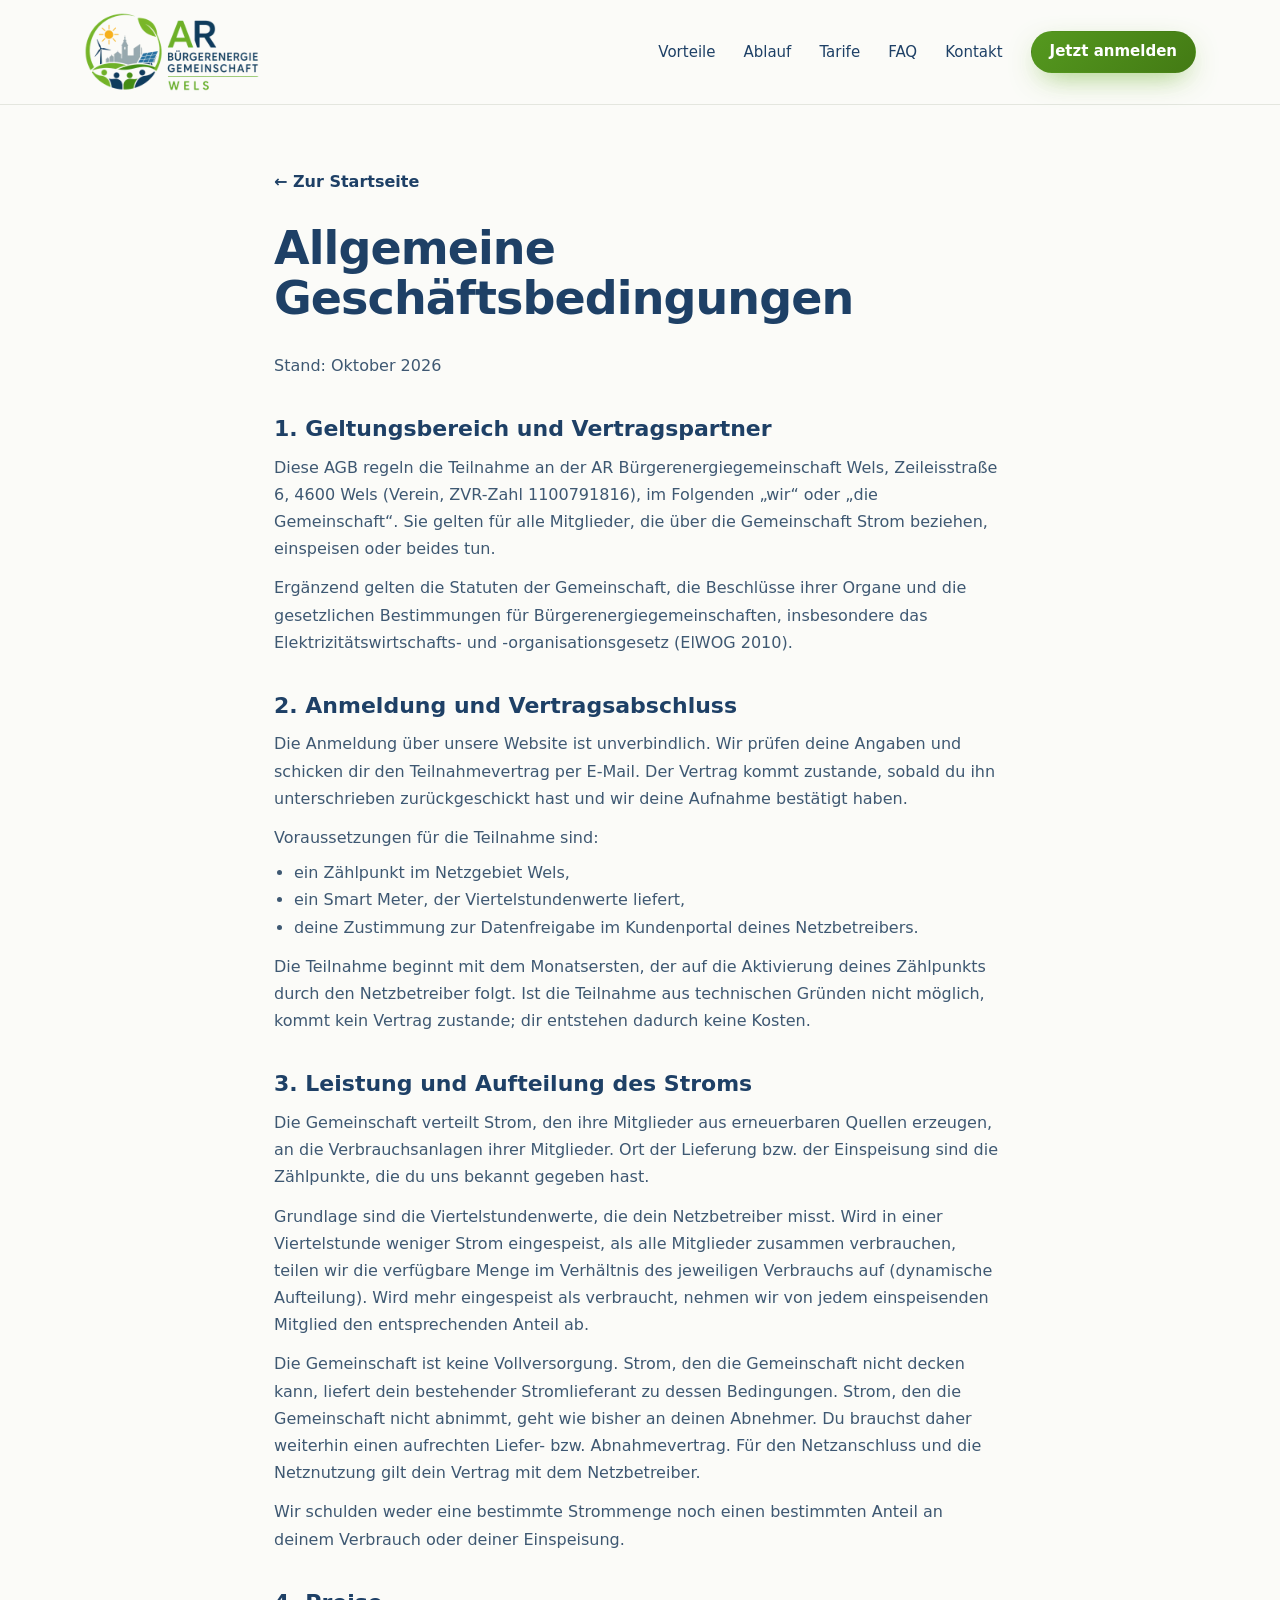
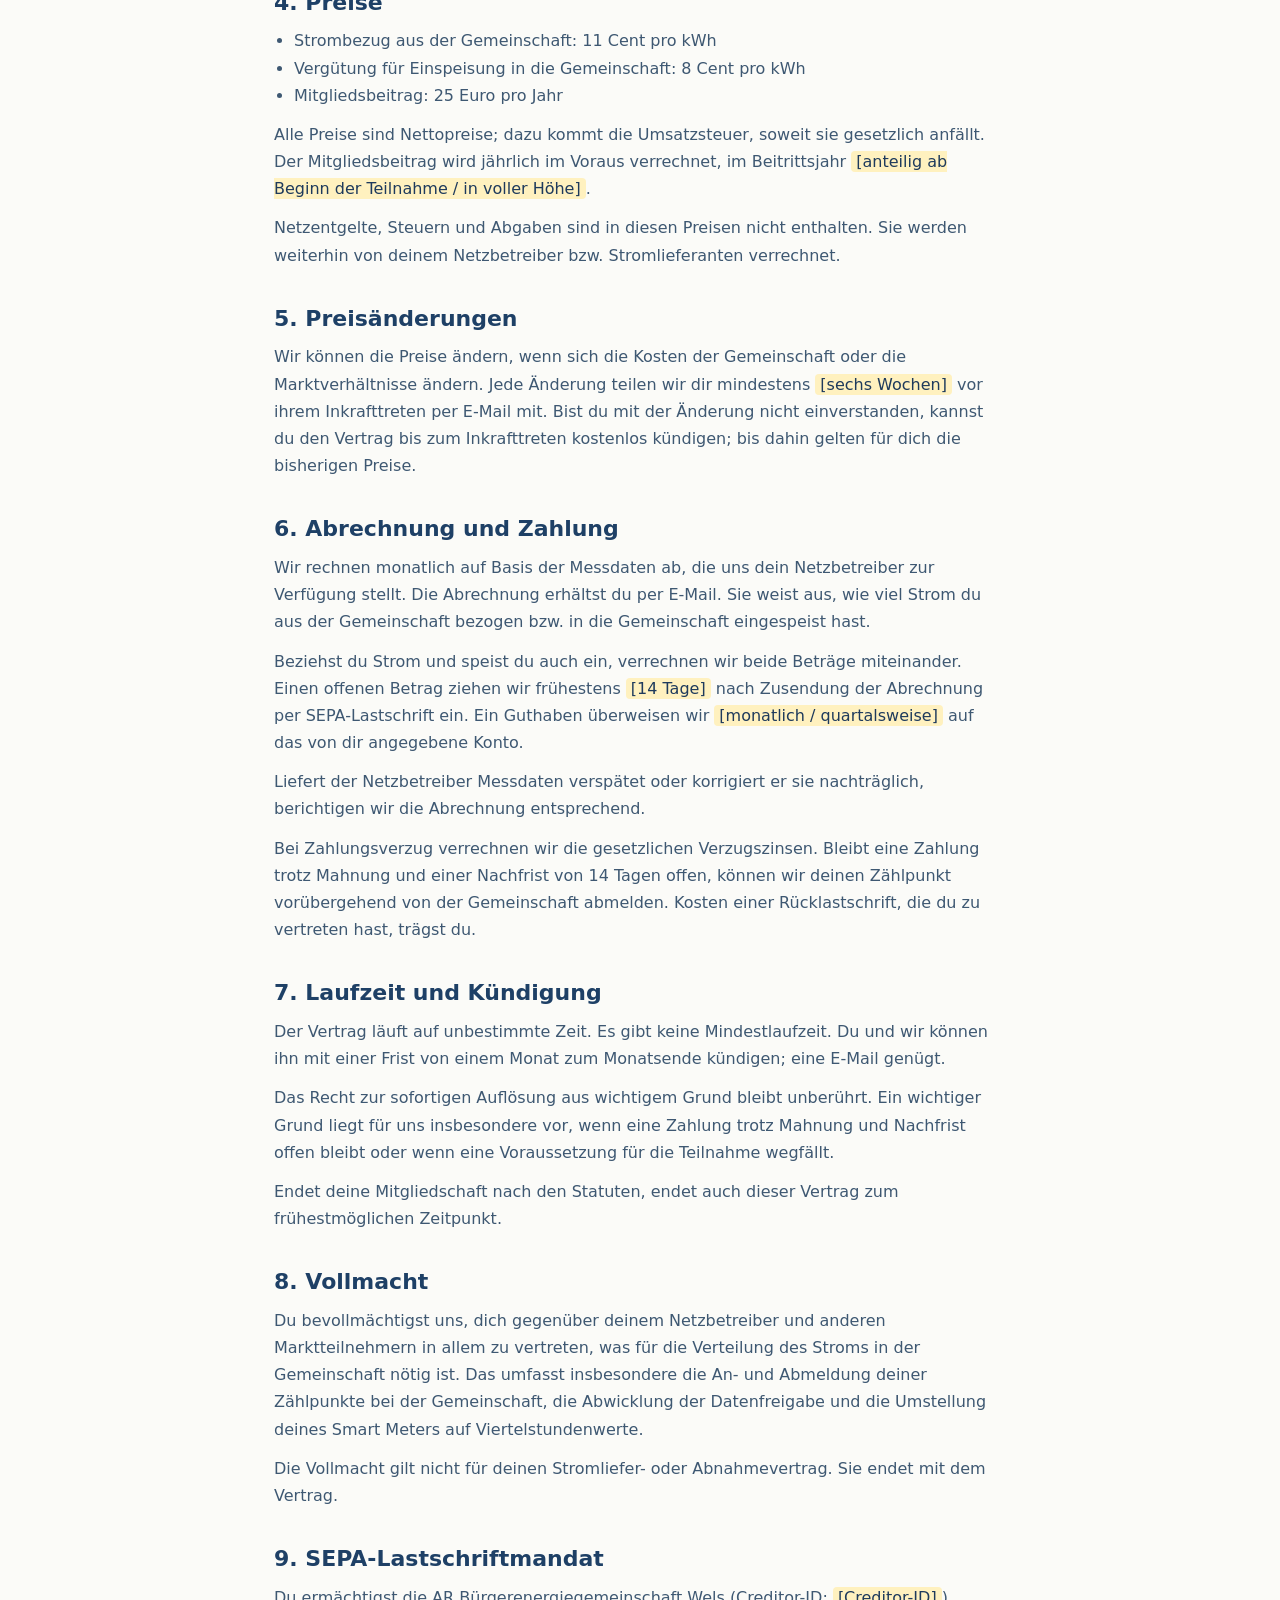
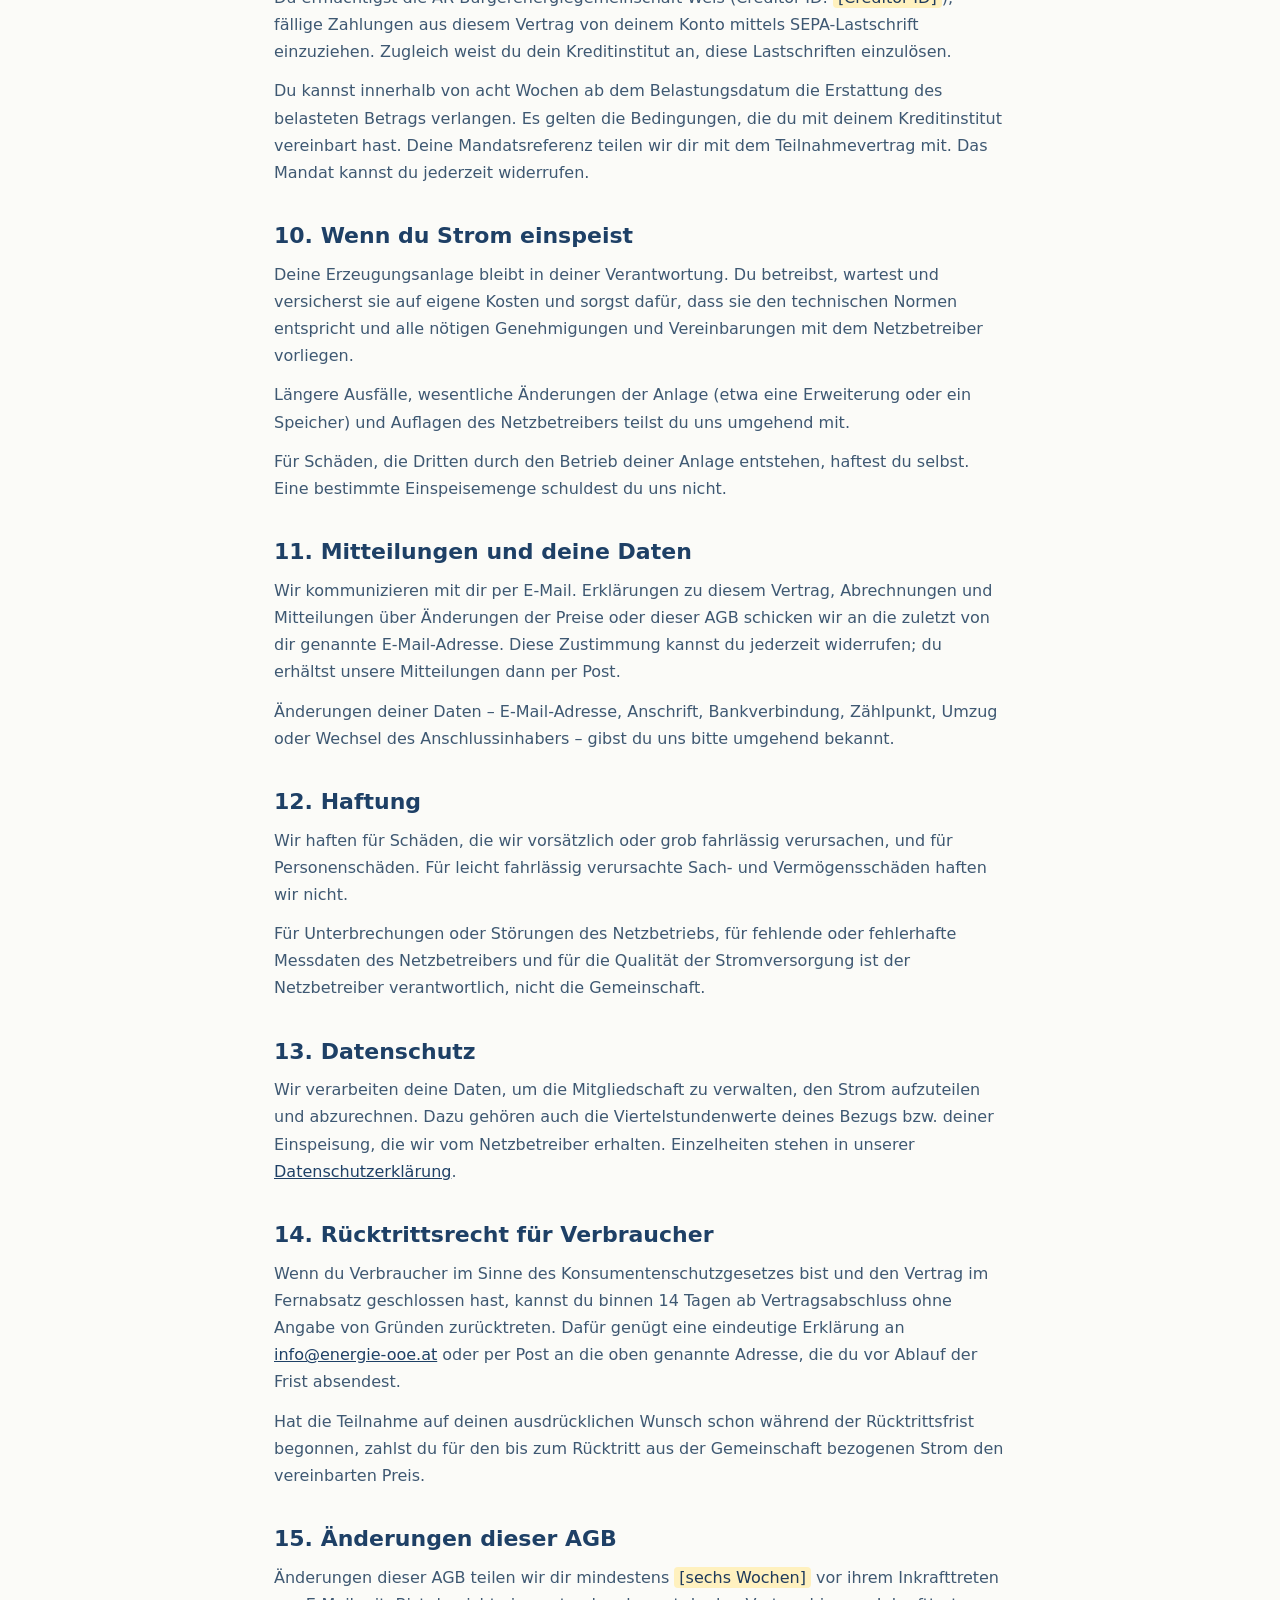
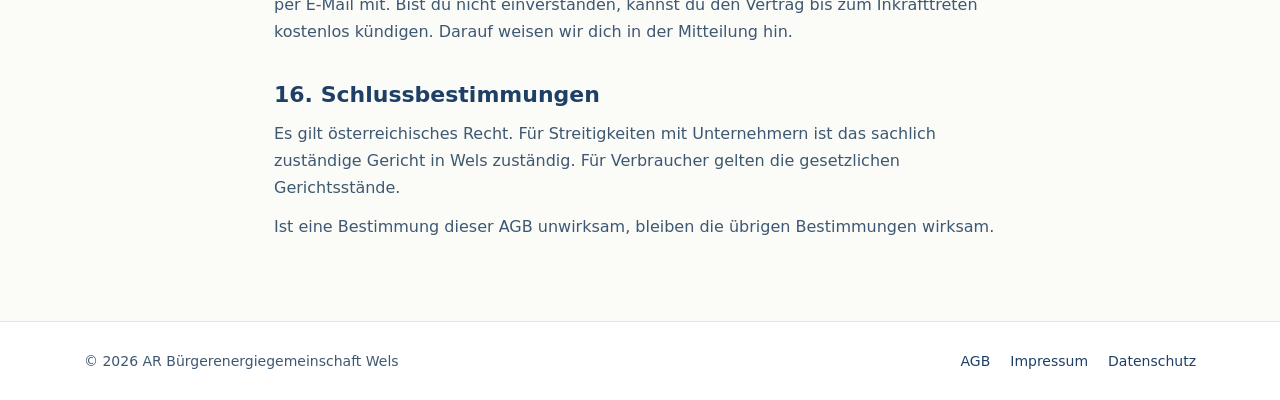
==== commit 267cbc32: "Impressum vervollständigen, Telefonnummer und Vereinsdaten eintragen Co-Authored-By: Claude Fable 5." ====
--- a/agb.html
+++ b/agb.html
@@ -44,8 +44,8 @@
   <p>Stand: Oktober 2026</p>
 
   <h2>1. Geltungsbereich und Vertragspartner</h2>
-  <p>Diese AGB regeln die Teilnahme an der AR Bürgerenergiegemeinschaft Wels, Zeileisstraße 6, 4600 Wels (<mark>[Rechtsform und Registernummer]</mark>), im Folgenden „wir“ oder „die Gemeinschaft“. Sie gelten für alle Mitglieder, die über die Gemeinschaft Strom beziehen, einspeisen oder beides tun.</p>
-  <p>Ergänzend gelten <mark>[die Statuten / die Satzung]</mark> der Gemeinschaft, die Beschlüsse ihrer Organe und die gesetzlichen Bestimmungen für Bürgerenergiegemeinschaften, insbesondere das Elektrizitätswirtschafts- und -organisationsgesetz (ElWOG 2010).</p>
+  <p>Diese AGB regeln die Teilnahme an der AR Bürgerenergiegemeinschaft Wels, Zeileisstraße 6, 4600 Wels (Verein, ZVR-Zahl 1100791816), im Folgenden „wir“ oder „die Gemeinschaft“. Sie gelten für alle Mitglieder, die über die Gemeinschaft Strom beziehen, einspeisen oder beides tun.</p>
+  <p>Ergänzend gelten die Statuten der Gemeinschaft, die Beschlüsse ihrer Organe und die gesetzlichen Bestimmungen für Bürgerenergiegemeinschaften, insbesondere das Elektrizitätswirtschafts- und -organisationsgesetz (ElWOG 2010).</p>
 
   <h2>2. Anmeldung und Vertragsabschluss</h2>
   <p>Die Anmeldung über unsere Website ist unverbindlich. Wir prüfen deine Angaben und schicken dir den Teilnahmevertrag per E-Mail. Der Vertrag kommt zustande, sobald du ihn unterschrieben zurückgeschickt hast und wir deine Aufnahme bestätigt haben.</p>
@@ -84,7 +84,7 @@
   <h2>7. Laufzeit und Kündigung</h2>
   <p>Der Vertrag läuft auf unbestimmte Zeit. Es gibt keine Mindestlaufzeit. Du und wir können ihn mit einer Frist von einem Monat zum Monatsende kündigen; eine E-Mail genügt.</p>
   <p>Das Recht zur sofortigen Auflösung aus wichtigem Grund bleibt unberührt. Ein wichtiger Grund liegt für uns insbesondere vor, wenn eine Zahlung trotz Mahnung und Nachfrist offen bleibt oder wenn eine Voraussetzung für die Teilnahme wegfällt.</p>
-  <p>Endet deine Mitgliedschaft nach <mark>[den Statuten / der Satzung]</mark>, endet auch dieser Vertrag zum frühestmöglichen Zeitpunkt.</p>
+  <p>Endet deine Mitgliedschaft nach den Statuten, endet auch dieser Vertrag zum frühestmöglichen Zeitpunkt.</p>
 
   <h2>8. Vollmacht</h2>
   <p>Du bevollmächtigst uns, dich gegenüber deinem Netzbetreiber und anderen Marktteilnehmern in allem zu vertreten, was für die Verteilung des Stroms in der Gemeinschaft nötig ist. Das umfasst insbesondere die An- und Abmeldung deiner Zählpunkte bei der Gemeinschaft, die Abwicklung der Datenfreigabe und die Umstellung deines Smart Meters auf Viertelstundenwerte.</p>
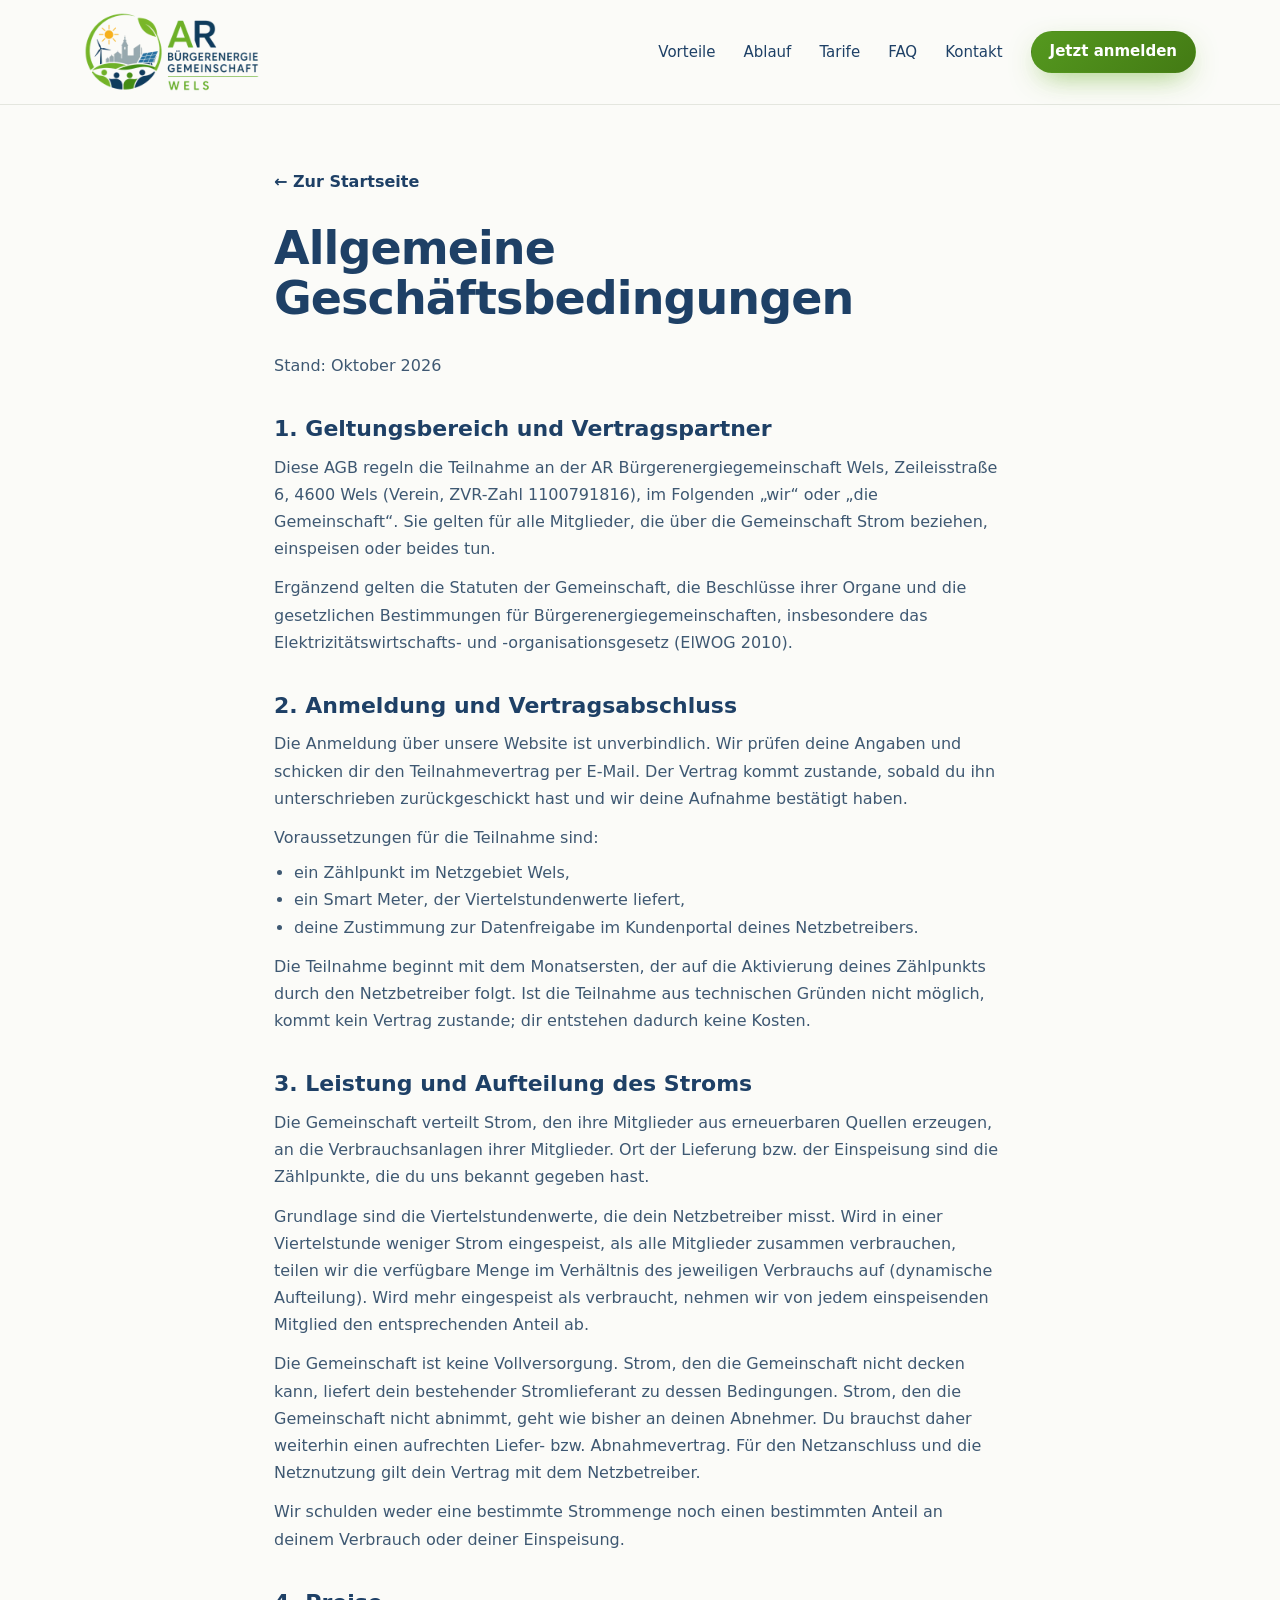
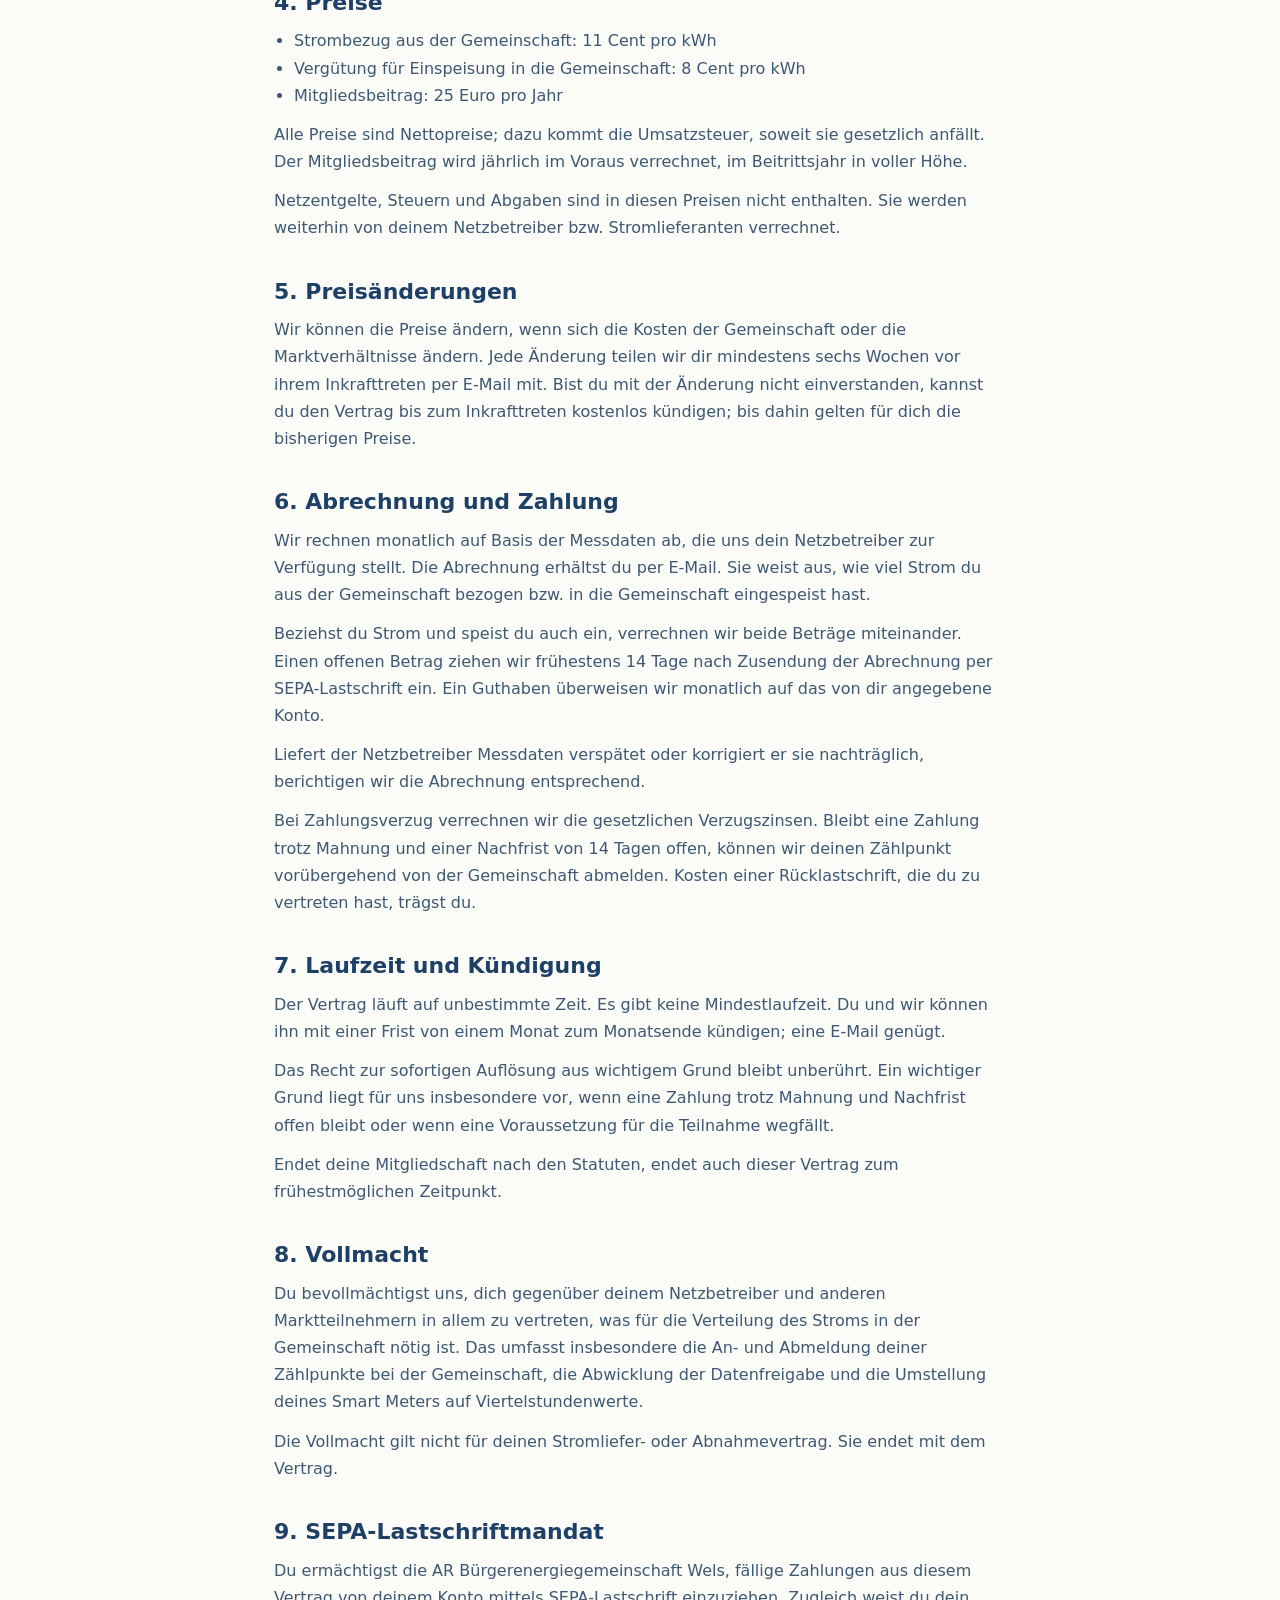
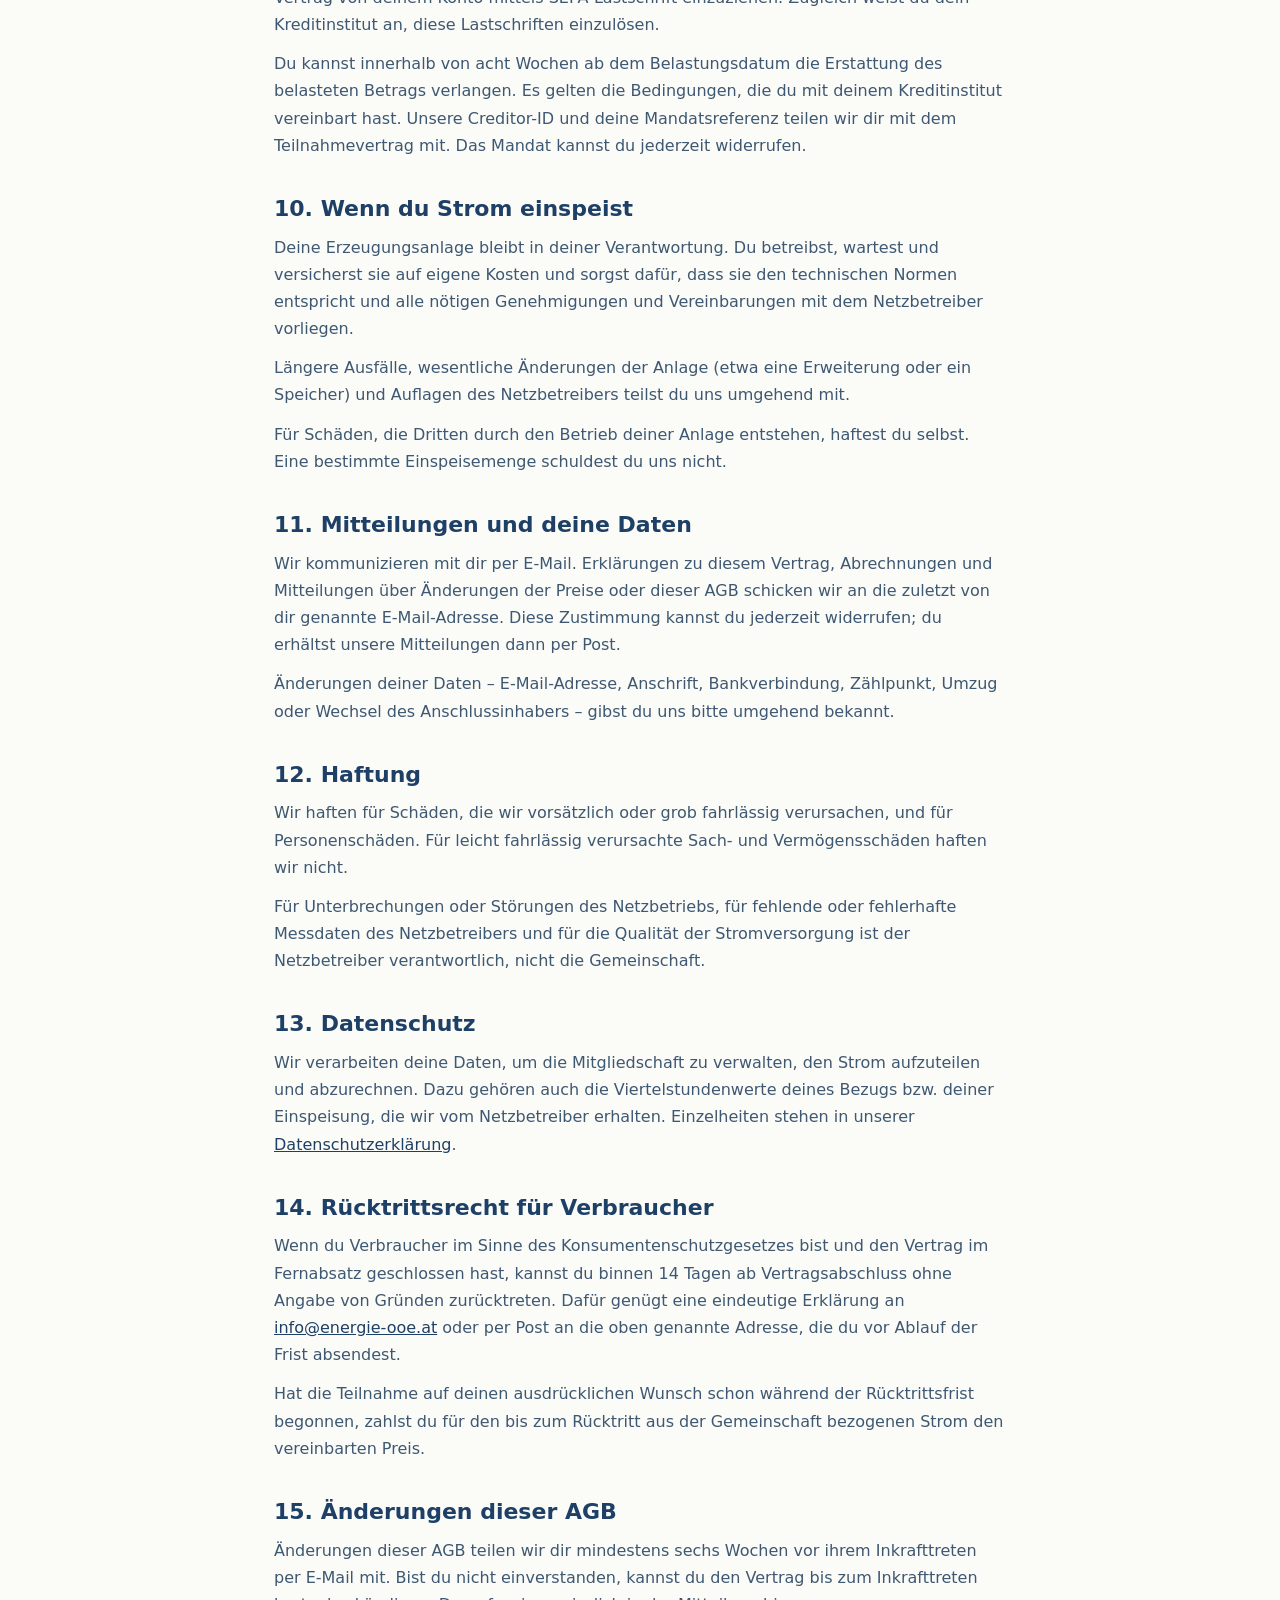
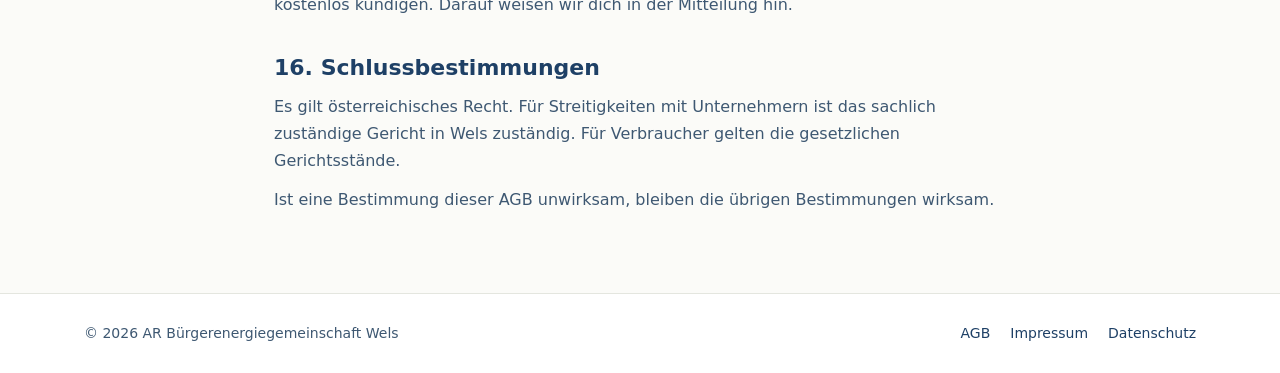
==== commit 70dd83b6: "AGB und Datenschutz: offene Angaben eintragen Co-Authored-By: Claude Fable 5.1 <noreply@anthropic.co" ====
--- a/agb.html
+++ b/agb.html
@@ -40,7 +40,6 @@
 <main id="inhalt" class="wrap legal">
   <a class="back" href="./">← Zur Startseite</a>
   <h1>Allgemeine Geschäftsbedingungen</h1>
-  <!-- TODO: Gelb markierte Platzhalter ausfüllen und den Text vor der Verwendung rechtlich prüfen lassen. -->
   <p>Stand: Oktober 2026</p>
 
   <h2>1. Geltungsbereich und Vertragspartner</h2>
@@ -69,15 +68,15 @@
     <li>Vergütung für Einspeisung in die Gemeinschaft: 8 Cent pro kWh</li>
     <li>Mitgliedsbeitrag: 25 Euro pro Jahr</li>
   </ul>
-  <p>Alle Preise sind Nettopreise; dazu kommt die Umsatzsteuer, soweit sie gesetzlich anfällt. Der Mitgliedsbeitrag wird jährlich im Voraus verrechnet, im Beitrittsjahr <mark>[anteilig ab Beginn der Teilnahme / in voller Höhe]</mark>.</p>
+  <p>Alle Preise sind Nettopreise; dazu kommt die Umsatzsteuer, soweit sie gesetzlich anfällt. Der Mitgliedsbeitrag wird jährlich im Voraus verrechnet, im Beitrittsjahr in voller Höhe.</p>
   <p>Netzentgelte, Steuern und Abgaben sind in diesen Preisen nicht enthalten. Sie werden weiterhin von deinem Netzbetreiber bzw. Stromlieferanten verrechnet.</p>
 
   <h2>5. Preisänderungen</h2>
-  <p>Wir können die Preise ändern, wenn sich die Kosten der Gemeinschaft oder die Marktverhältnisse ändern. Jede Änderung teilen wir dir mindestens <mark>[sechs Wochen]</mark> vor ihrem Inkrafttreten per E-Mail mit. Bist du mit der Änderung nicht einverstanden, kannst du den Vertrag bis zum Inkrafttreten kostenlos kündigen; bis dahin gelten für dich die bisherigen Preise.</p>
+  <p>Wir können die Preise ändern, wenn sich die Kosten der Gemeinschaft oder die Marktverhältnisse ändern. Jede Änderung teilen wir dir mindestens sechs Wochen vor ihrem Inkrafttreten per E-Mail mit. Bist du mit der Änderung nicht einverstanden, kannst du den Vertrag bis zum Inkrafttreten kostenlos kündigen; bis dahin gelten für dich die bisherigen Preise.</p>
 
   <h2>6. Abrechnung und Zahlung</h2>
   <p>Wir rechnen monatlich auf Basis der Messdaten ab, die uns dein Netzbetreiber zur Verfügung stellt. Die Abrechnung erhältst du per E-Mail. Sie weist aus, wie viel Strom du aus der Gemeinschaft bezogen bzw. in die Gemeinschaft eingespeist hast.</p>
-  <p>Beziehst du Strom und speist du auch ein, verrechnen wir beide Beträge miteinander. Einen offenen Betrag ziehen wir frühestens <mark>[14 Tage]</mark> nach Zusendung der Abrechnung per SEPA-Lastschrift ein. Ein Guthaben überweisen wir <mark>[monatlich / quartalsweise]</mark> auf das von dir angegebene Konto.</p>
+  <p>Beziehst du Strom und speist du auch ein, verrechnen wir beide Beträge miteinander. Einen offenen Betrag ziehen wir frühestens 14 Tage nach Zusendung der Abrechnung per SEPA-Lastschrift ein. Ein Guthaben überweisen wir monatlich auf das von dir angegebene Konto.</p>
   <p>Liefert der Netzbetreiber Messdaten verspätet oder korrigiert er sie nachträglich, berichtigen wir die Abrechnung entsprechend.</p>
   <p>Bei Zahlungsverzug verrechnen wir die gesetzlichen Verzugszinsen. Bleibt eine Zahlung trotz Mahnung und einer Nachfrist von 14 Tagen offen, können wir deinen Zählpunkt vorübergehend von der Gemeinschaft abmelden. Kosten einer Rücklastschrift, die du zu vertreten hast, trägst du.</p>
 
@@ -91,8 +90,8 @@
   <p>Die Vollmacht gilt nicht für deinen Stromliefer- oder Abnahmevertrag. Sie endet mit dem Vertrag.</p>
 
   <h2 id="sepa">9. SEPA-Lastschriftmandat</h2>
-  <p>Du ermächtigst die AR Bürgerenergiegemeinschaft Wels (Creditor-ID: <mark>[Creditor-ID]</mark>), fällige Zahlungen aus diesem Vertrag von deinem Konto mittels SEPA-Lastschrift einzuziehen. Zugleich weist du dein Kreditinstitut an, diese Lastschriften einzulösen.</p>
-  <p>Du kannst innerhalb von acht Wochen ab dem Belastungsdatum die Erstattung des belasteten Betrags verlangen. Es gelten die Bedingungen, die du mit deinem Kreditinstitut vereinbart hast. Deine Mandatsreferenz teilen wir dir mit dem Teilnahmevertrag mit. Das Mandat kannst du jederzeit widerrufen.</p>
+  <p>Du ermächtigst die AR Bürgerenergiegemeinschaft Wels, fällige Zahlungen aus diesem Vertrag von deinem Konto mittels SEPA-Lastschrift einzuziehen. Zugleich weist du dein Kreditinstitut an, diese Lastschriften einzulösen.</p>
+  <p>Du kannst innerhalb von acht Wochen ab dem Belastungsdatum die Erstattung des belasteten Betrags verlangen. Es gelten die Bedingungen, die du mit deinem Kreditinstitut vereinbart hast. Unsere Creditor-ID und deine Mandatsreferenz teilen wir dir mit dem Teilnahmevertrag mit. Das Mandat kannst du jederzeit widerrufen.</p>
 
   <h2>10. Wenn du Strom einspeist</h2>
   <p>Deine Erzeugungsanlage bleibt in deiner Verantwortung. Du betreibst, wartest und versicherst sie auf eigene Kosten und sorgst dafür, dass sie den technischen Normen entspricht und alle nötigen Genehmigungen und Vereinbarungen mit dem Netzbetreiber vorliegen.</p>
@@ -115,7 +114,7 @@
   <p>Hat die Teilnahme auf deinen ausdrücklichen Wunsch schon während der Rücktrittsfrist begonnen, zahlst du für den bis zum Rücktritt aus der Gemeinschaft bezogenen Strom den vereinbarten Preis.</p>
 
   <h2>15. Änderungen dieser AGB</h2>
-  <p>Änderungen dieser AGB teilen wir dir mindestens <mark>[sechs Wochen]</mark> vor ihrem Inkrafttreten per E-Mail mit. Bist du nicht einverstanden, kannst du den Vertrag bis zum Inkrafttreten kostenlos kündigen. Darauf weisen wir dich in der Mitteilung hin.</p>
+  <p>Änderungen dieser AGB teilen wir dir mindestens sechs Wochen vor ihrem Inkrafttreten per E-Mail mit. Bist du nicht einverstanden, kannst du den Vertrag bis zum Inkrafttreten kostenlos kündigen. Darauf weisen wir dich in der Mitteilung hin.</p>
 
   <h2>16. Schlussbestimmungen</h2>
   <p>Es gilt österreichisches Recht. Für Streitigkeiten mit Unternehmern ist das sachlich zuständige Gericht in Wels zuständig. Für Verbraucher gelten die gesetzlichen Gerichtsstände.</p>
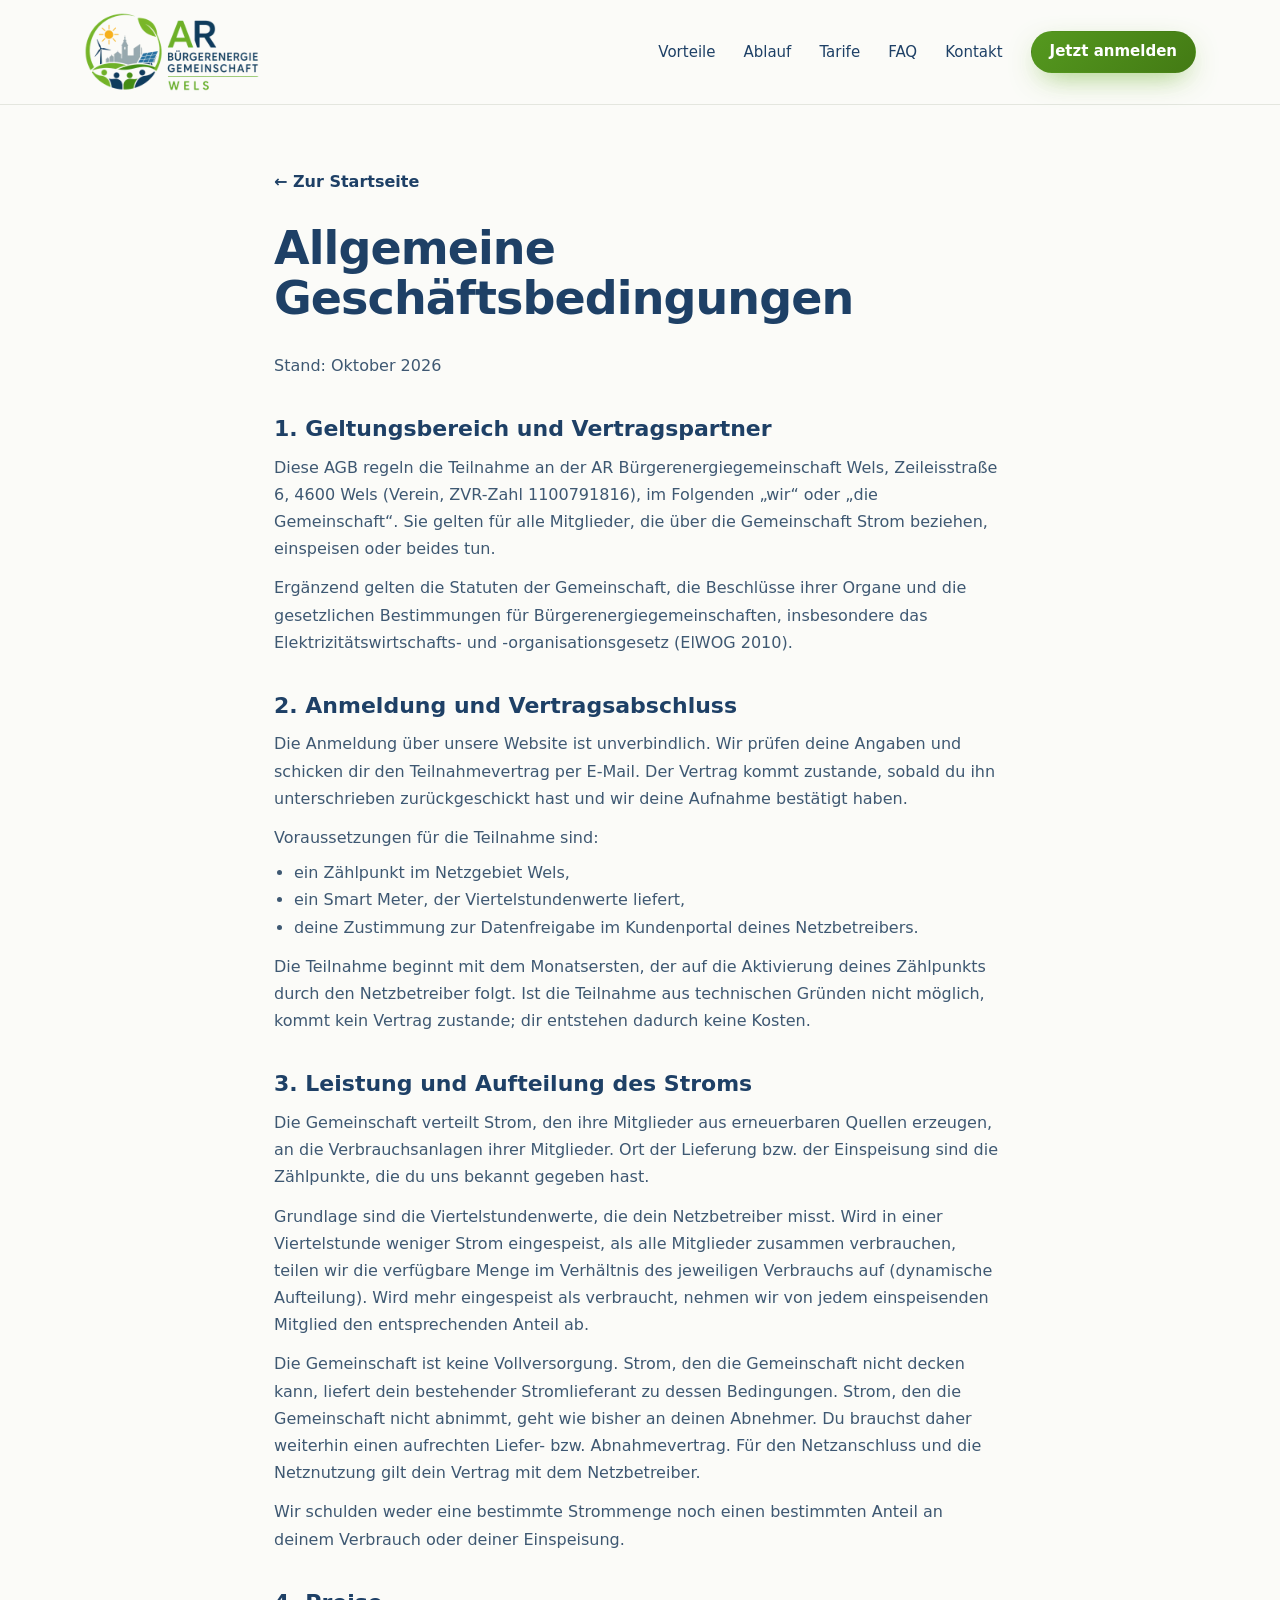
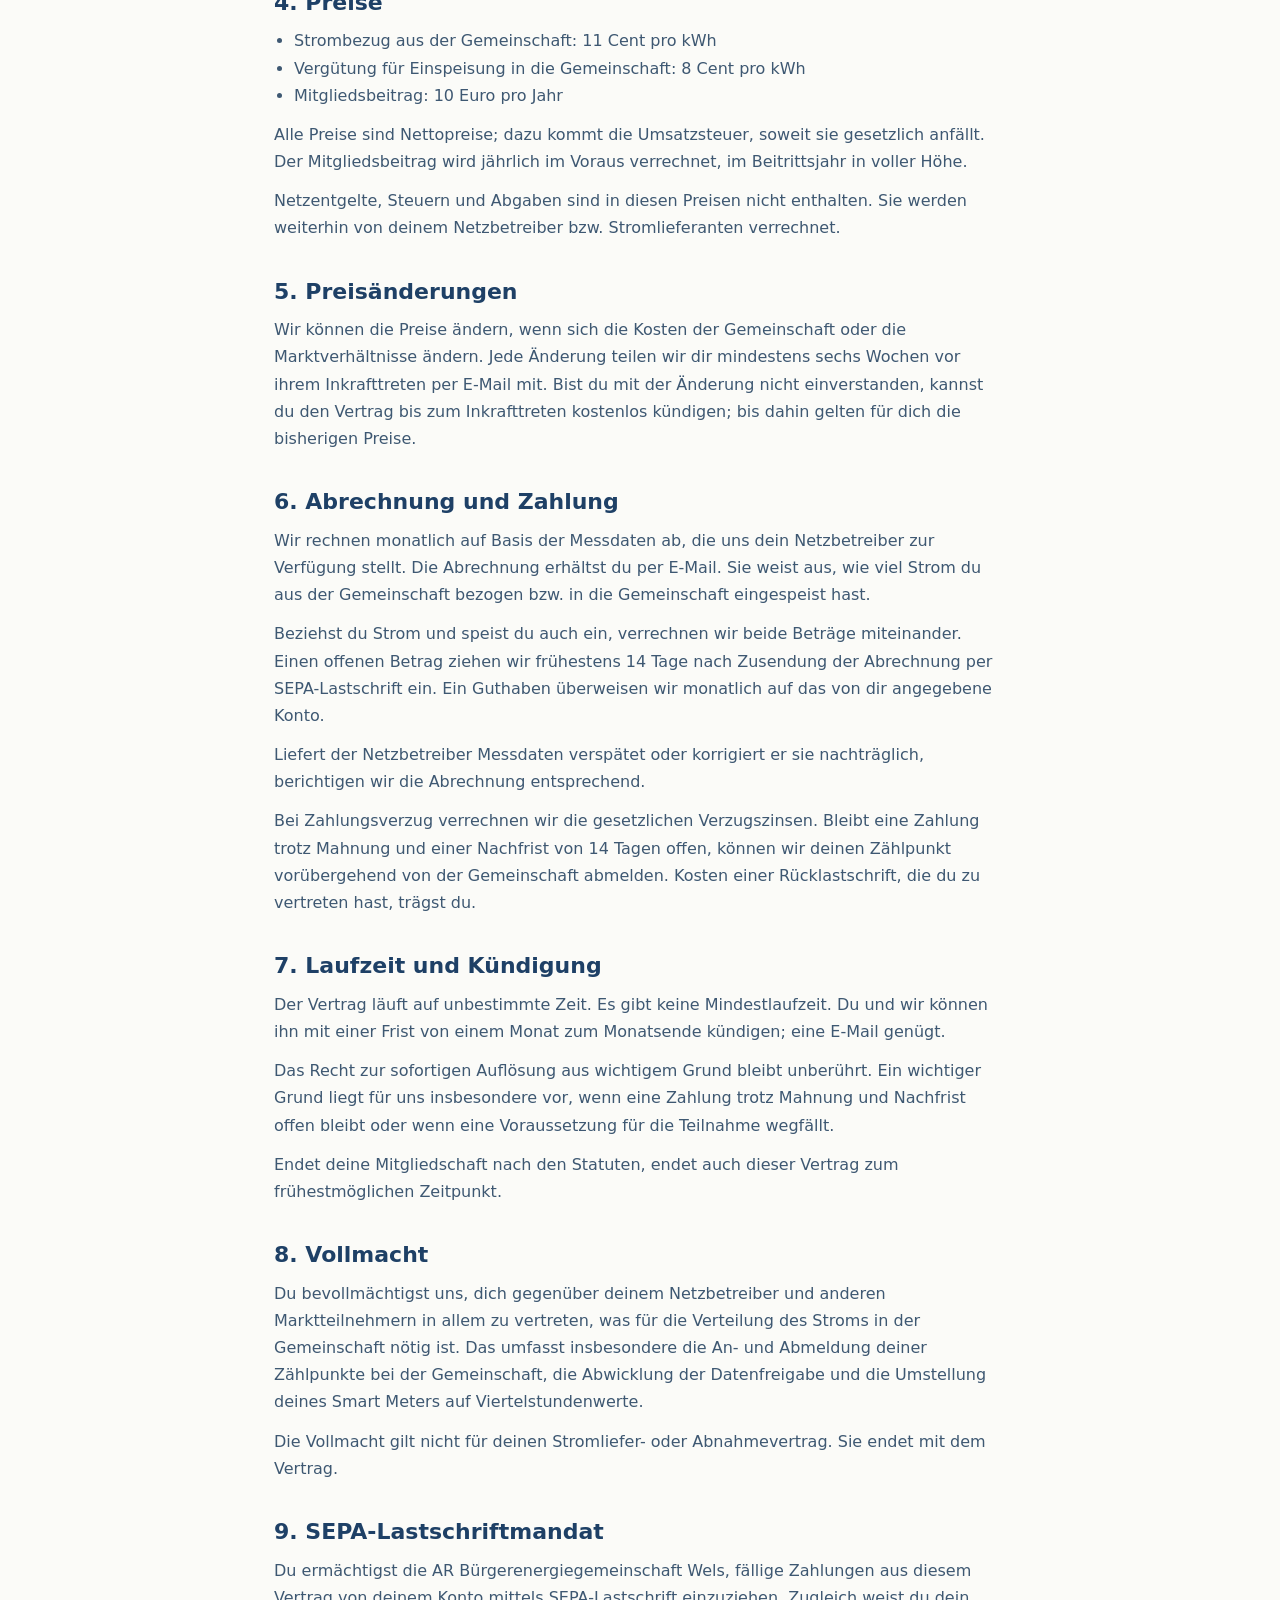
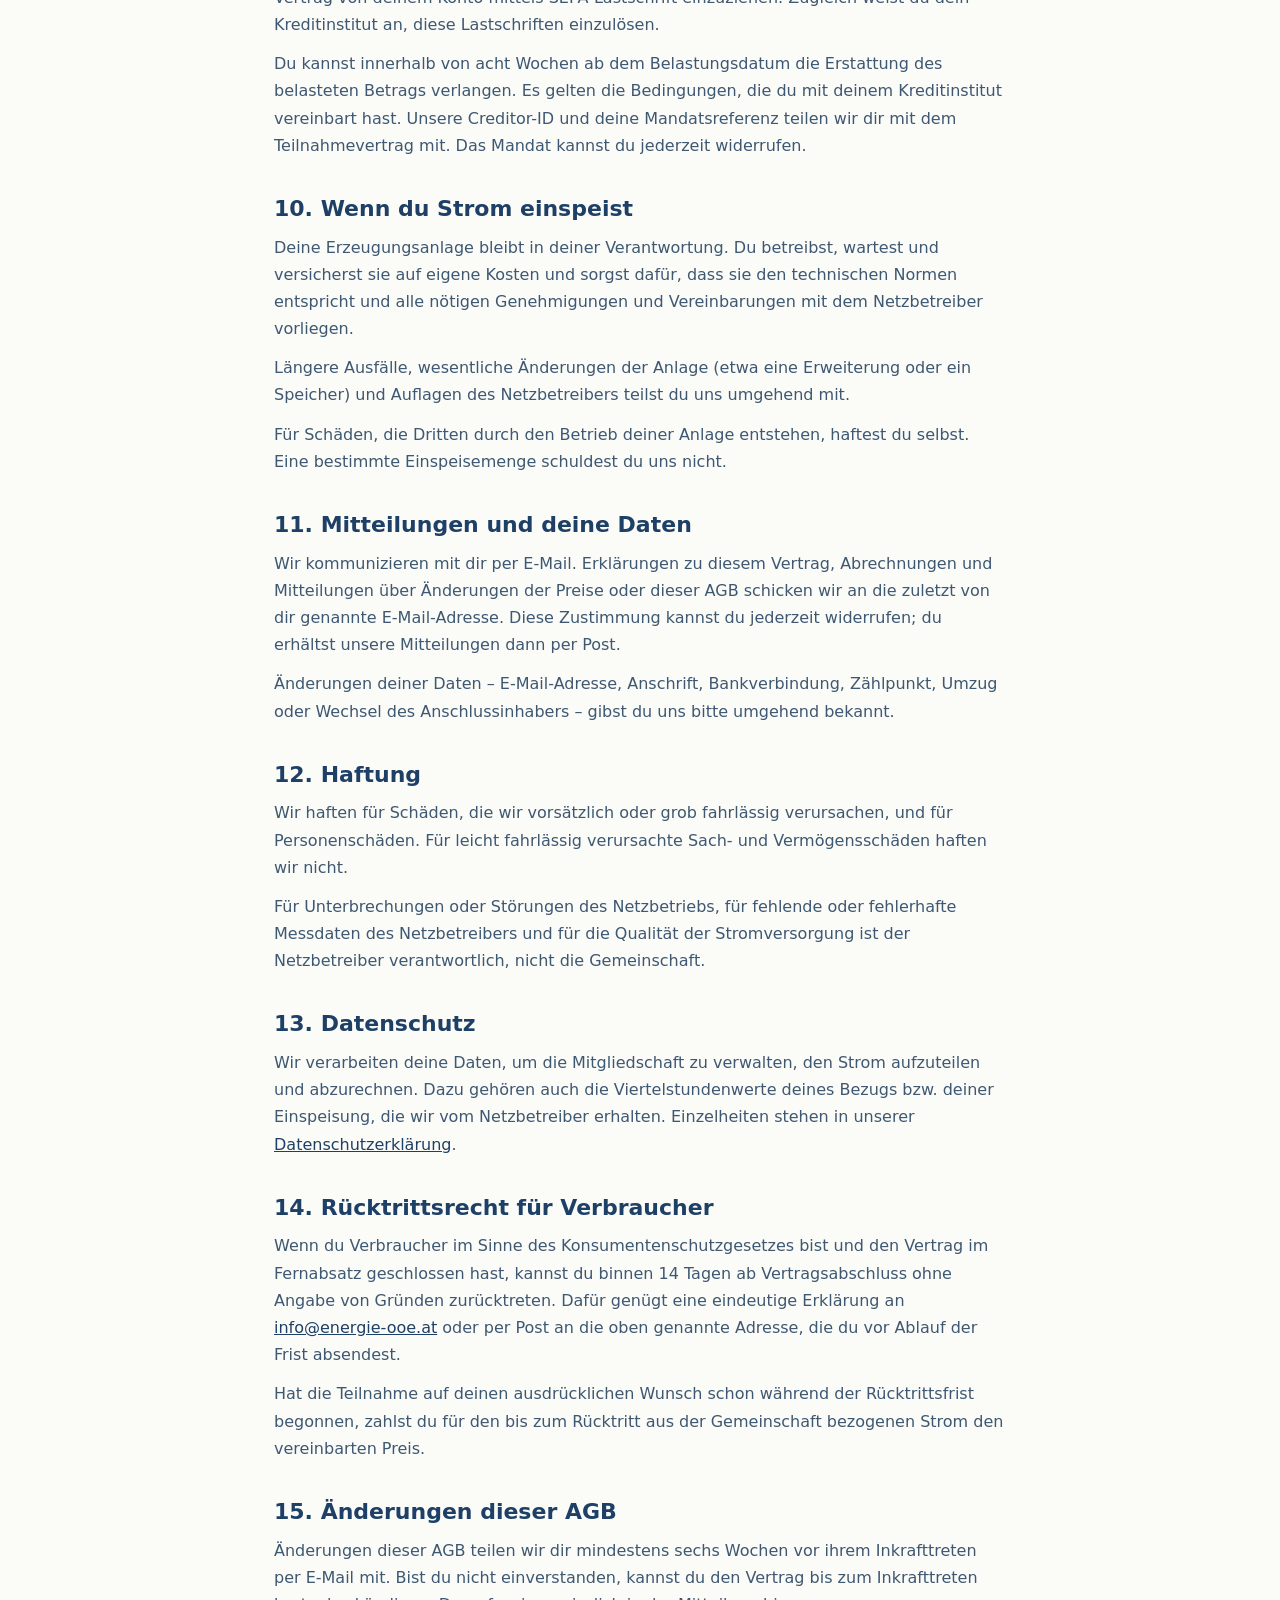
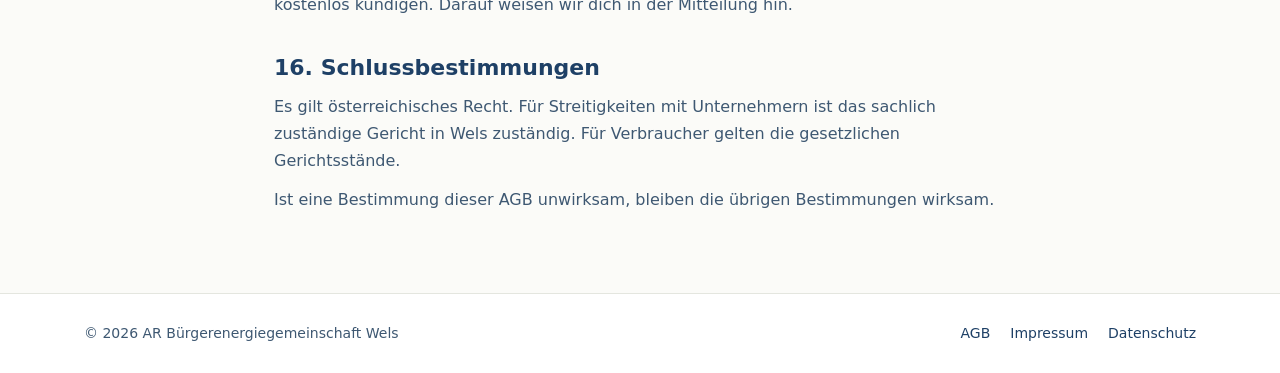
==== commit 265ac2d2: "Mitgliedsbeitrag auf 10 €/Jahr, Headline auf „Für Oberösterreich“ Preis in Hero-Karte, Tariftabelle," ====
--- a/agb.html
+++ b/agb.html
@@ -66,7 +66,7 @@
   <ul>
     <li>Strombezug aus der Gemeinschaft: 11 Cent pro kWh</li>
     <li>Vergütung für Einspeisung in die Gemeinschaft: 8 Cent pro kWh</li>
-    <li>Mitgliedsbeitrag: 25 Euro pro Jahr</li>
+    <li>Mitgliedsbeitrag: 10 Euro pro Jahr</li>
   </ul>
   <p>Alle Preise sind Nettopreise; dazu kommt die Umsatzsteuer, soweit sie gesetzlich anfällt. Der Mitgliedsbeitrag wird jährlich im Voraus verrechnet, im Beitrittsjahr in voller Höhe.</p>
   <p>Netzentgelte, Steuern und Abgaben sind in diesen Preisen nicht enthalten. Sie werden weiterhin von deinem Netzbetreiber bzw. Stromlieferanten verrechnet.</p>
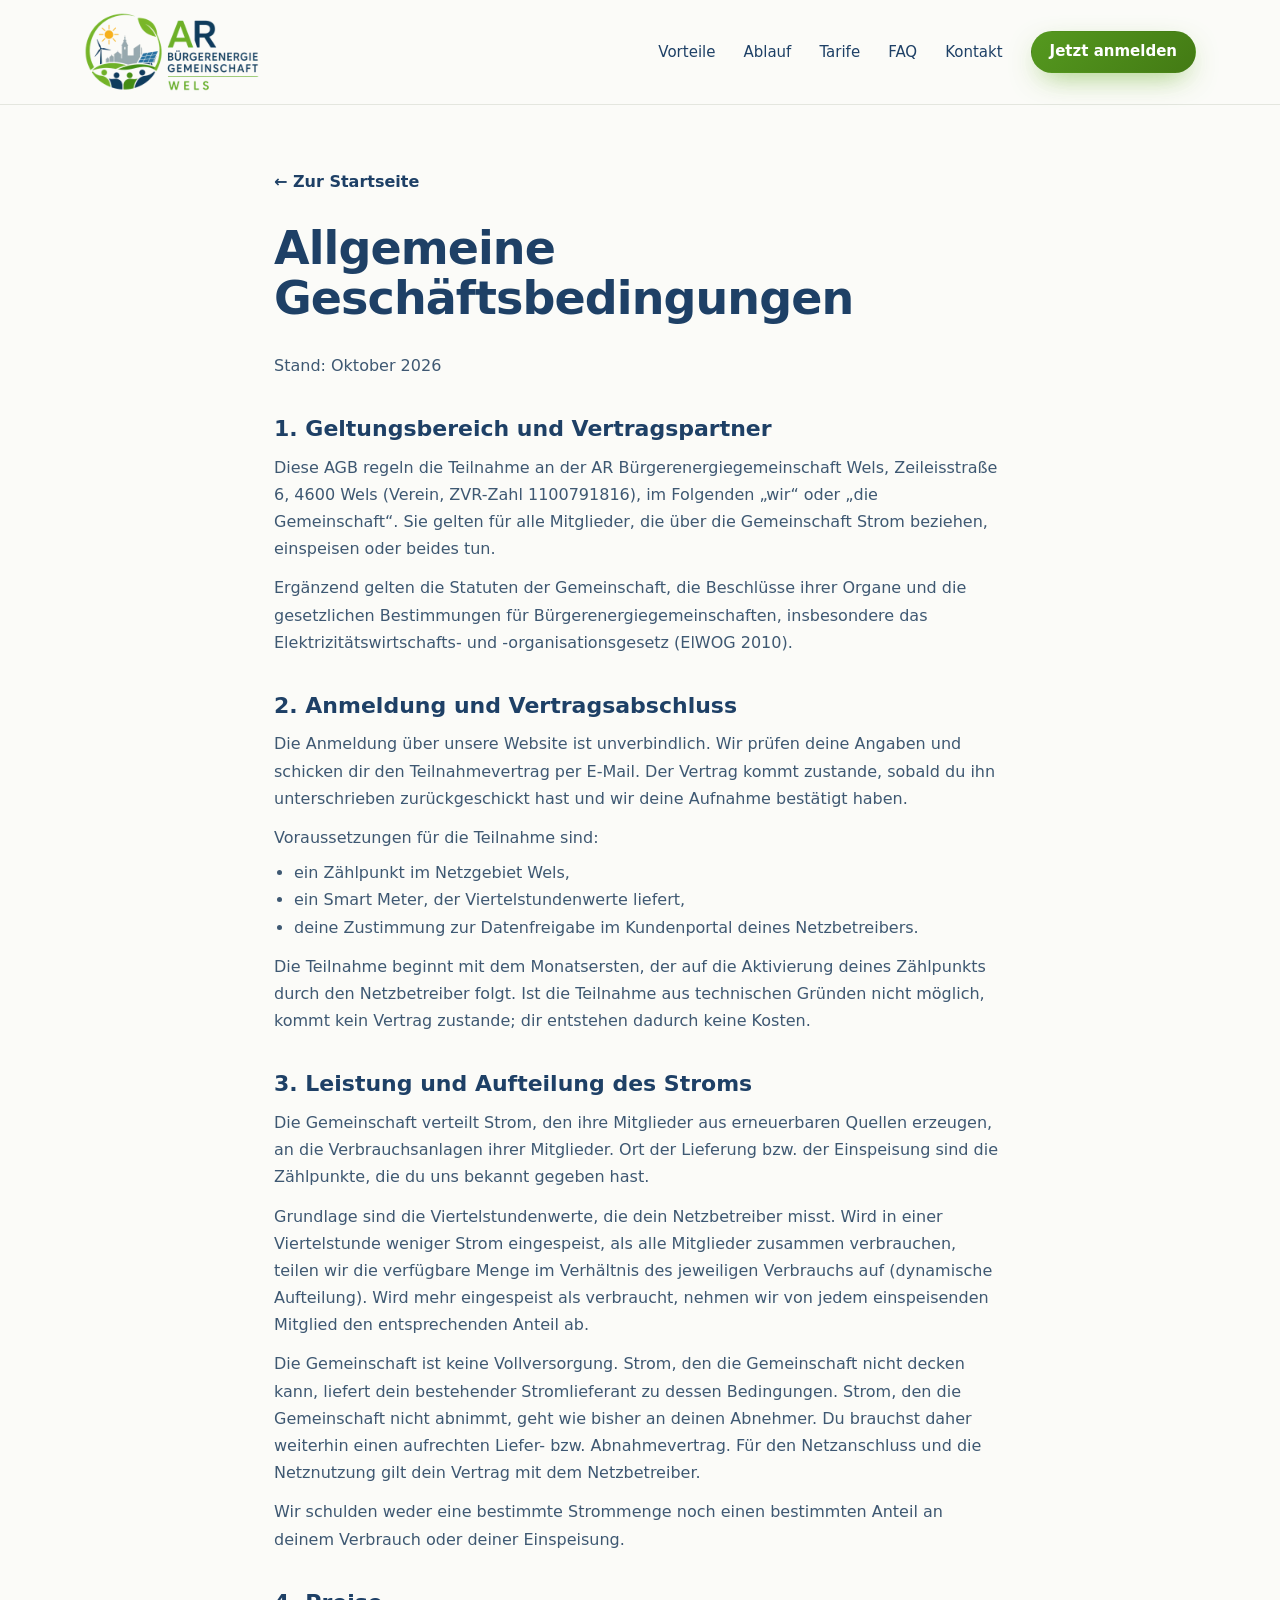
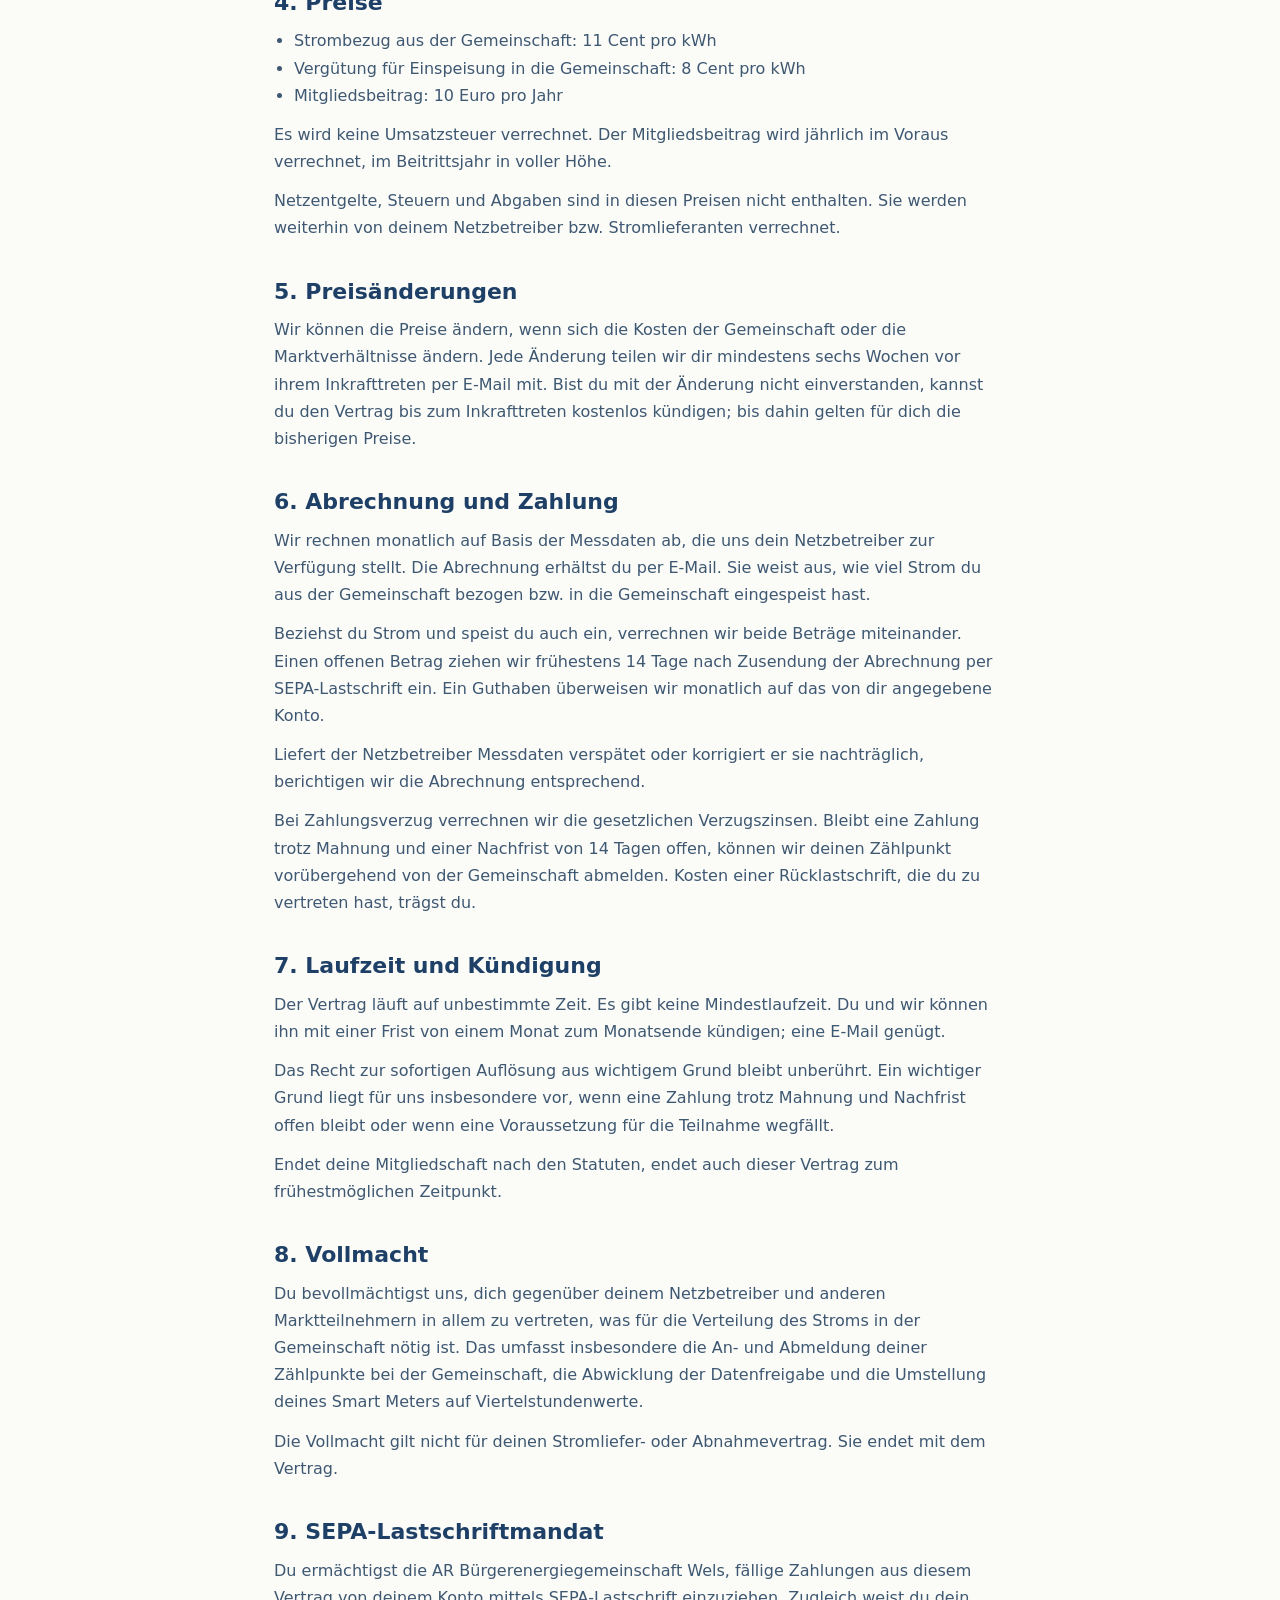
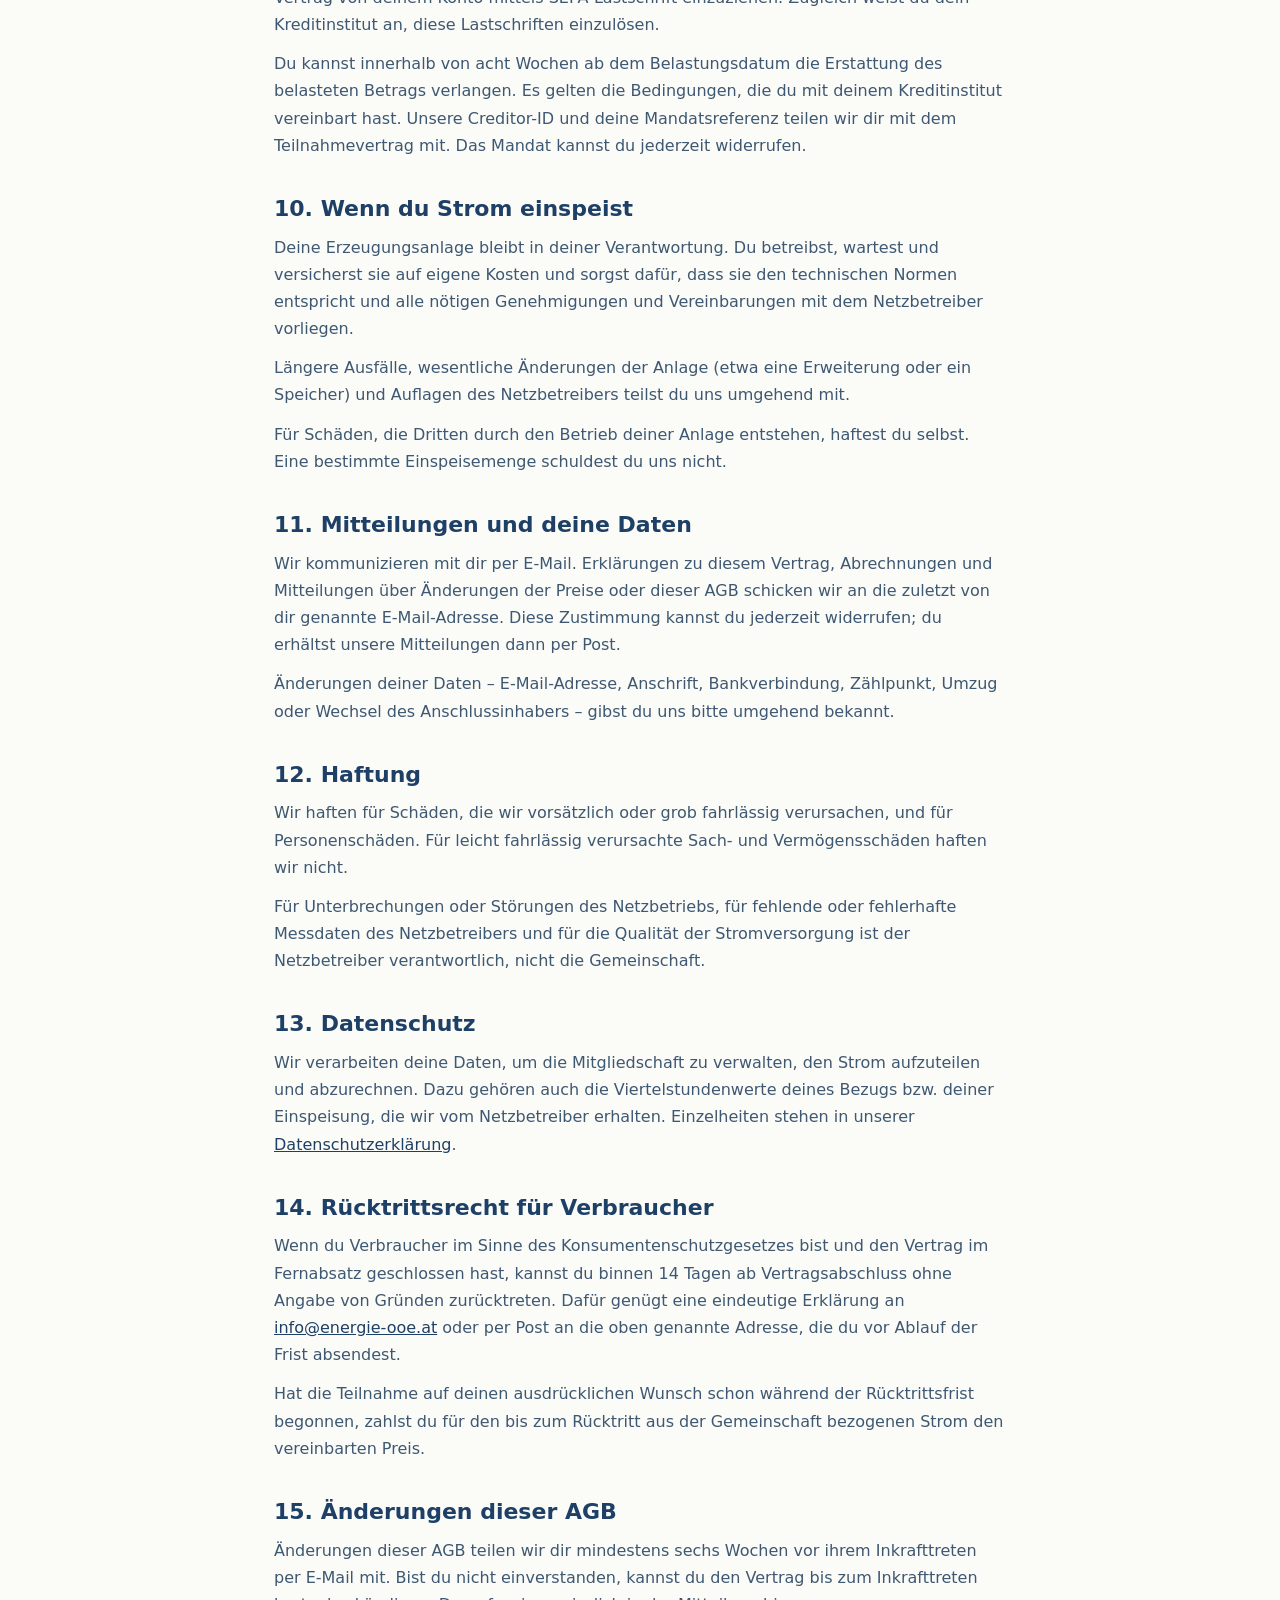
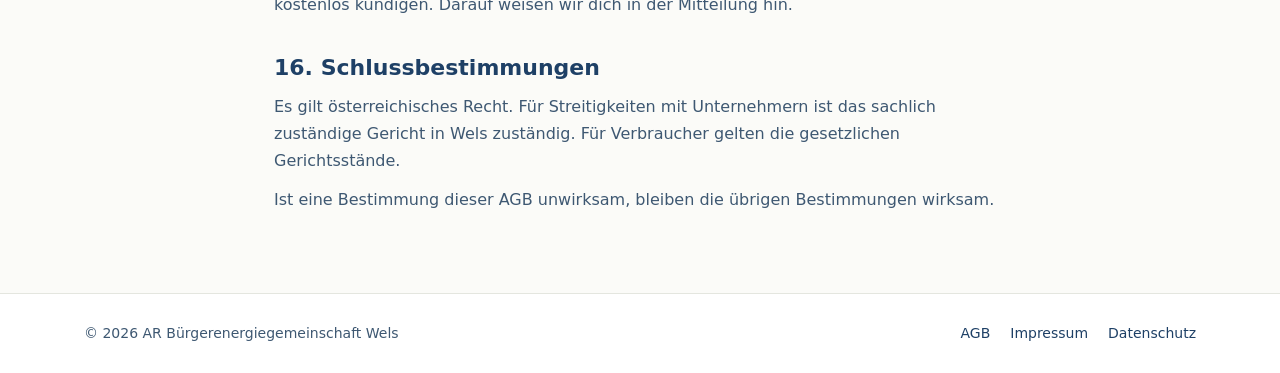
==== commit eb2f4e2b: "Netto- und USt-Angaben bei den Tarifen entfernen Der Verein verrechnet keine Umsatzsteuer: Hinweis a" ====
--- a/agb.html
+++ b/agb.html
@@ -68,7 +68,7 @@
     <li>Vergütung für Einspeisung in die Gemeinschaft: 8 Cent pro kWh</li>
     <li>Mitgliedsbeitrag: 10 Euro pro Jahr</li>
   </ul>
-  <p>Alle Preise sind Nettopreise; dazu kommt die Umsatzsteuer, soweit sie gesetzlich anfällt. Der Mitgliedsbeitrag wird jährlich im Voraus verrechnet, im Beitrittsjahr in voller Höhe.</p>
+  <p>Es wird keine Umsatzsteuer verrechnet. Der Mitgliedsbeitrag wird jährlich im Voraus verrechnet, im Beitrittsjahr in voller Höhe.</p>
   <p>Netzentgelte, Steuern und Abgaben sind in diesen Preisen nicht enthalten. Sie werden weiterhin von deinem Netzbetreiber bzw. Stromlieferanten verrechnet.</p>
 
   <h2>5. Preisänderungen</h2>
